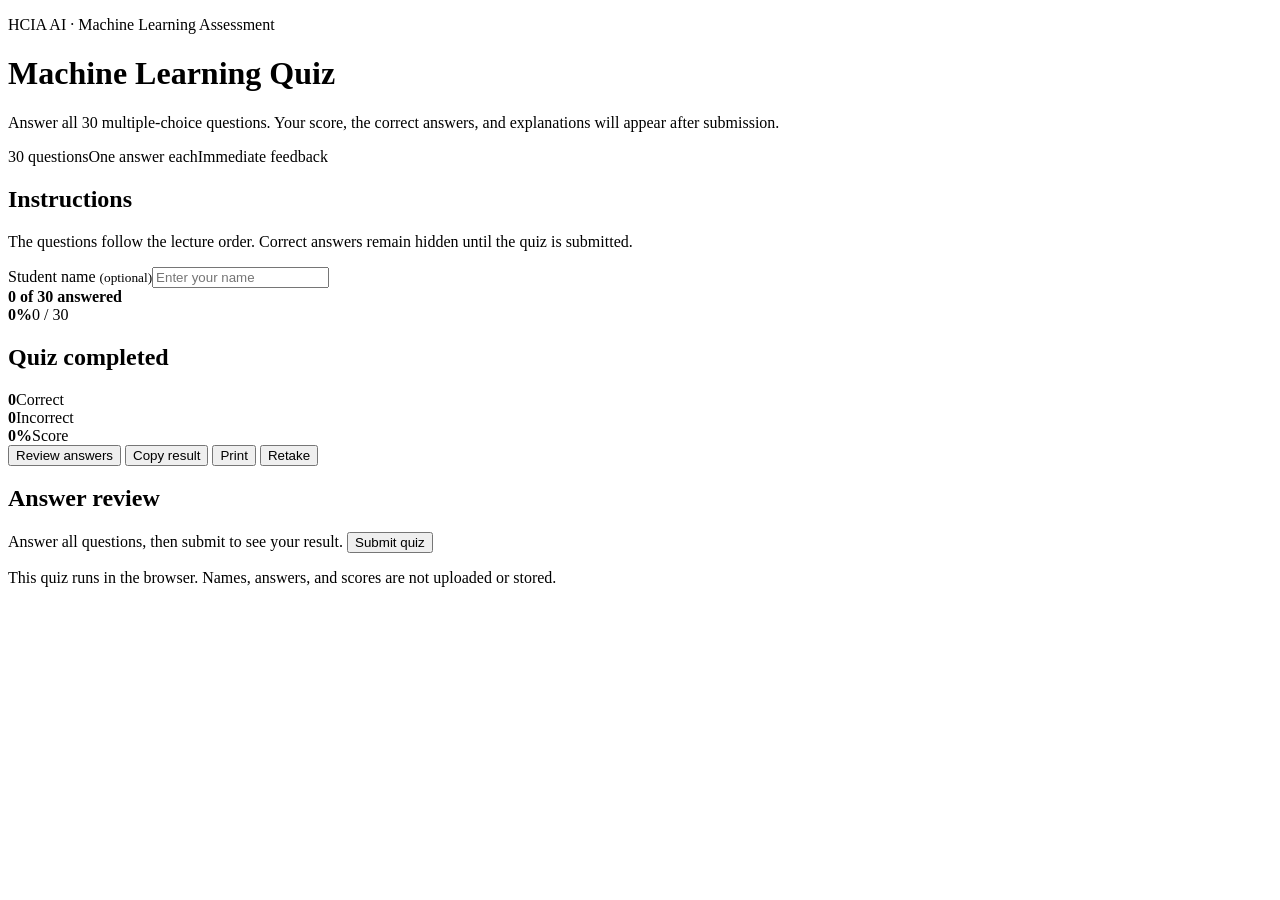
==== quiz/index.html @ 126b1b73 "Add machine learning quiz page" ====
<!doctype html>
<html lang="en">
<head>
  <meta charset="utf-8">
  <meta name="viewport" content="width=device-width,initial-scale=1">
  <meta name="description" content="Thirty-question machine learning quiz with automatic scoring and answer review.">
  <title>Machine Learning Quiz</title>
  <link rel="stylesheet" href="styles.css">
</head>
<body>
  <header class="hero">
    <div class="wrap">
      <p class="tag">HCIA AI · Machine Learning Assessment</p>
      <h1>Machine Learning Quiz</h1>
      <p class="lead">Answer all 30 multiple-choice questions. Your score, the correct answers, and explanations will appear after submission.</p>
      <div class="facts"><span>30 questions</span><span>One answer each</span><span>Immediate feedback</span></div>
    </div>
  </header>

  <main class="wrap main">
    <section class="panel intro">
      <div>
        <h2>Instructions</h2>
        <p>The questions follow the lecture order. Correct answers remain hidden until the quiz is submitted.</p>
      </div>
      <label class="name">Student name <small>(optional)</small><input id="studentName" maxlength="80" placeholder="Enter your name"></label>
    </section>

    <section class="progress-panel" aria-label="Quiz progress">
      <div class="track"><div id="bar"></div></div>
      <strong id="progressText">0 of 30 answered</strong>
    </section>

    <section id="result" class="panel result" tabindex="-1" aria-live="polite">
      <div class="result-grid">
        <div id="ring" class="ring"><div><strong id="percent">0%</strong><span id="fraction">0 / 30</span></div></div>
        <div>
          <h2 id="resultTitle">Quiz completed</h2>
          <p id="resultMessage"></p>
          <p id="studentLine"></p>
          <div class="stats">
            <div><strong id="correctCount">0</strong><span>Correct</span></div>
            <div><strong id="wrongCount">0</strong><span>Incorrect</span></div>
            <div><strong id="scorePercent">0%</strong><span>Score</span></div>
          </div>
          <div class="actions">
            <button id="reviewBtn" type="button">Review answers</button>
            <button id="copyBtn" class="light" type="button">Copy result</button>
            <button id="printBtn" class="light" type="button">Print</button>
            <button id="retakeBtn" class="light" type="button">Retake</button>
          </div>
        </div>
      </div>
      <h2 id="reviewHeading" class="review-heading">Answer review</h2>
      <div id="review"></div>
    </section>

    <form id="quiz" novalidate></form>

    <section id="submitBox" class="submit-box">
      <span id="submitHint">Answer all questions, then submit to see your result.</span>
      <button type="submit" form="quiz">Submit quiz</button>
    </section>

    <p class="privacy">This quiz runs in the browser. Names, answers, and scores are not uploaded or stored.</p>
  </main>

  <div id="notice" class="notice" role="alert"></div>
  <script src="quiz.js"></script>
</body>
</html>
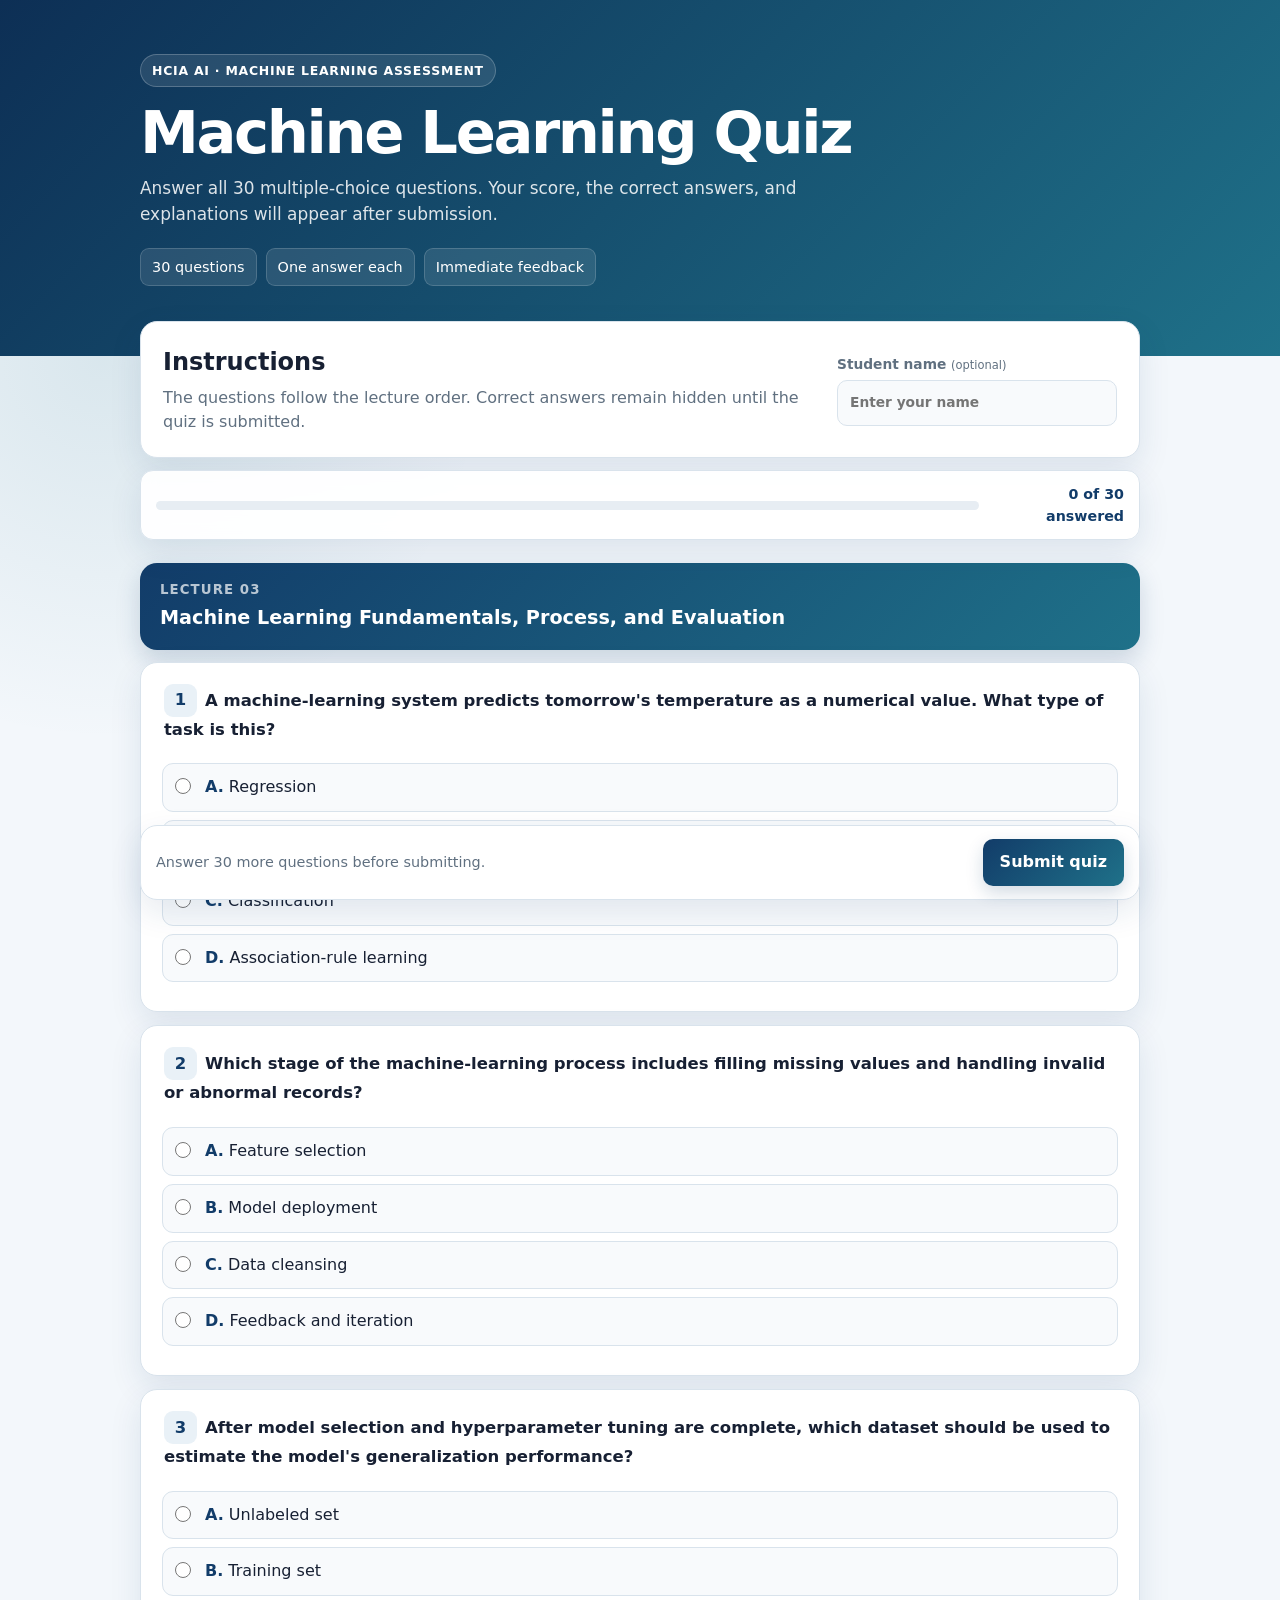
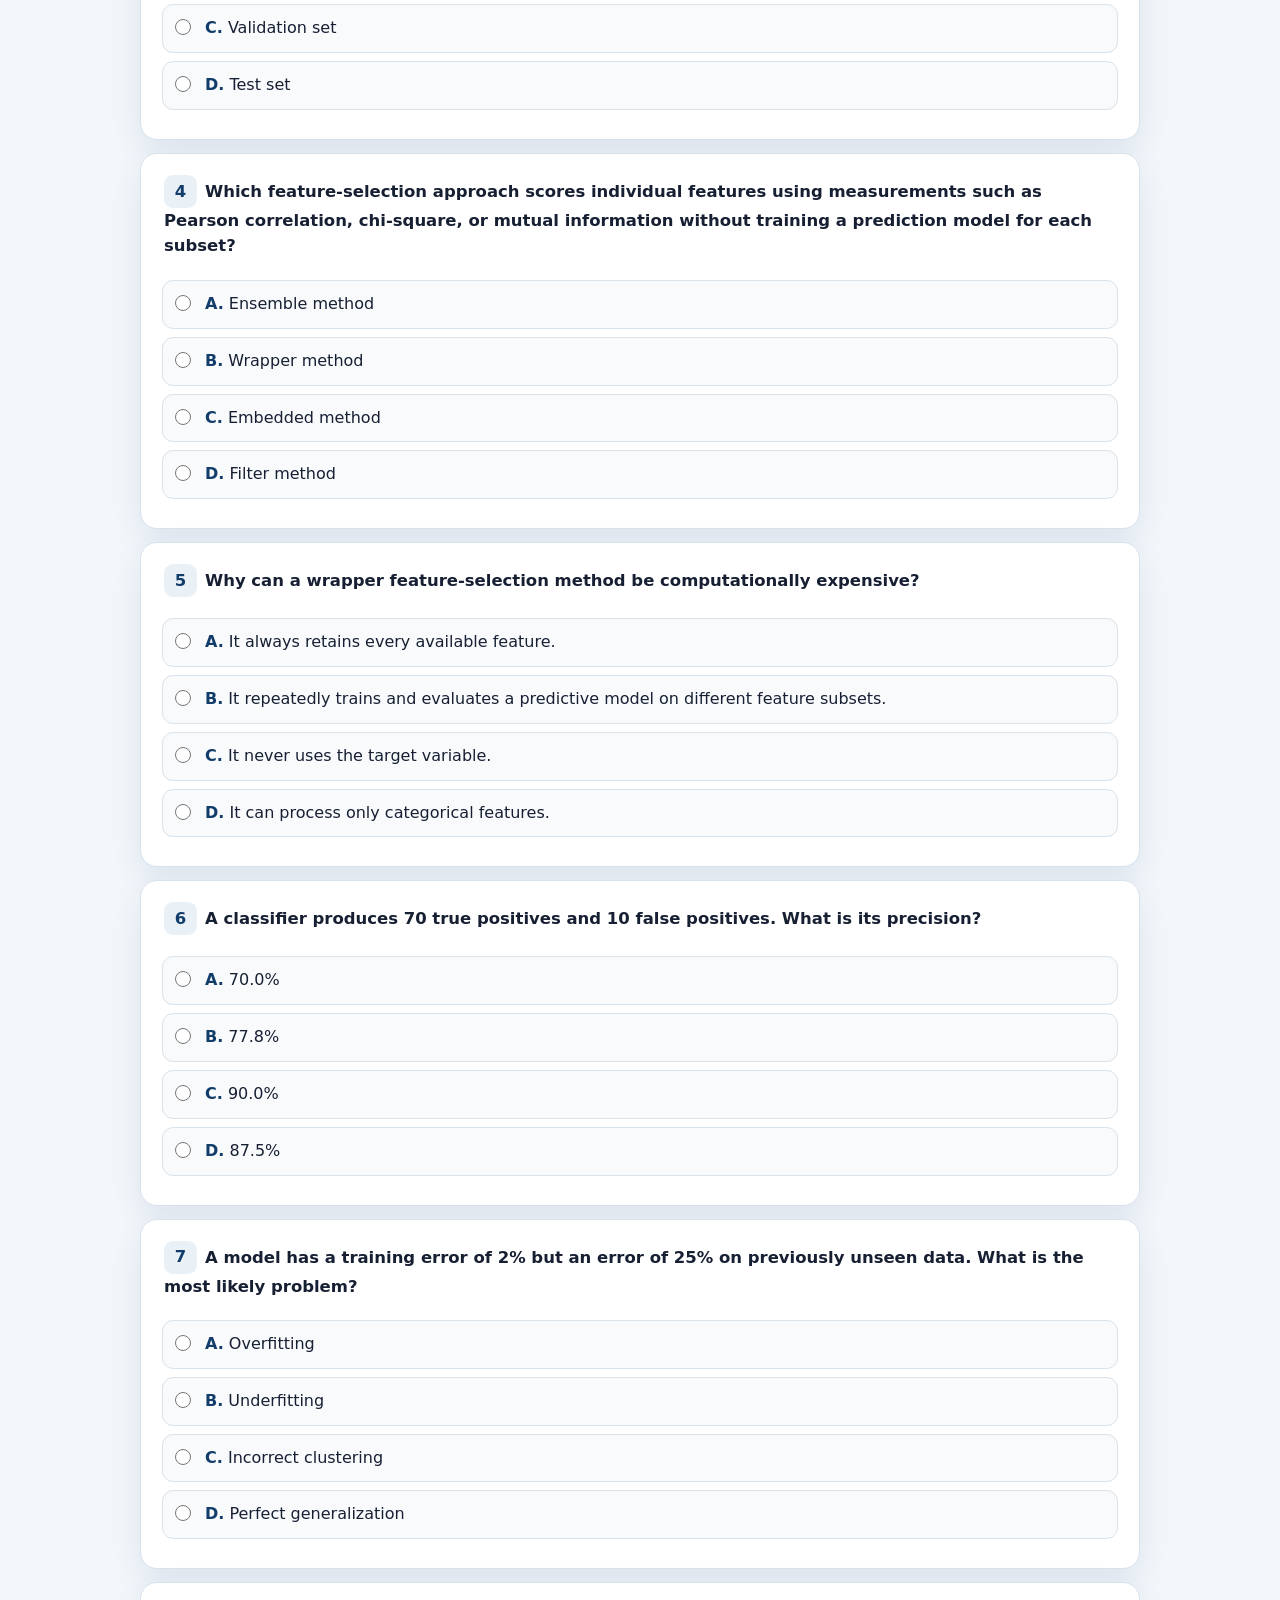
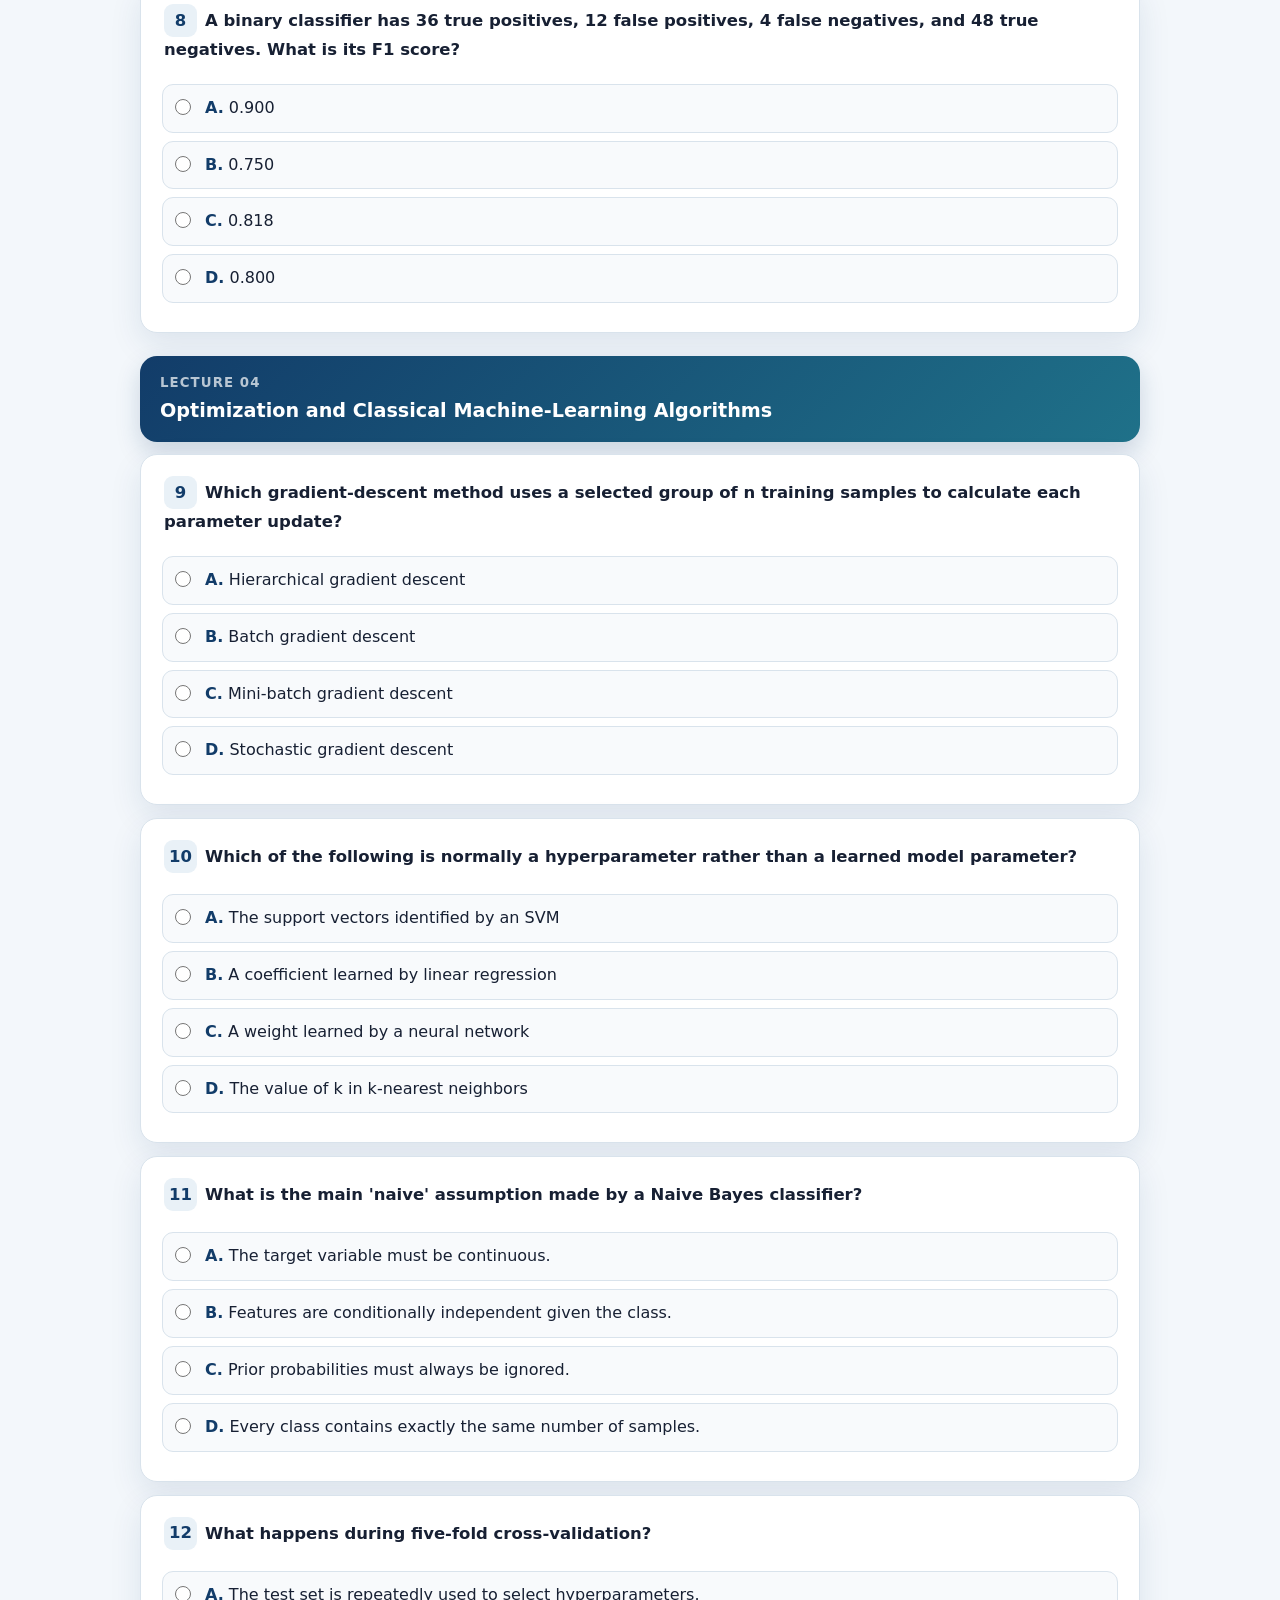
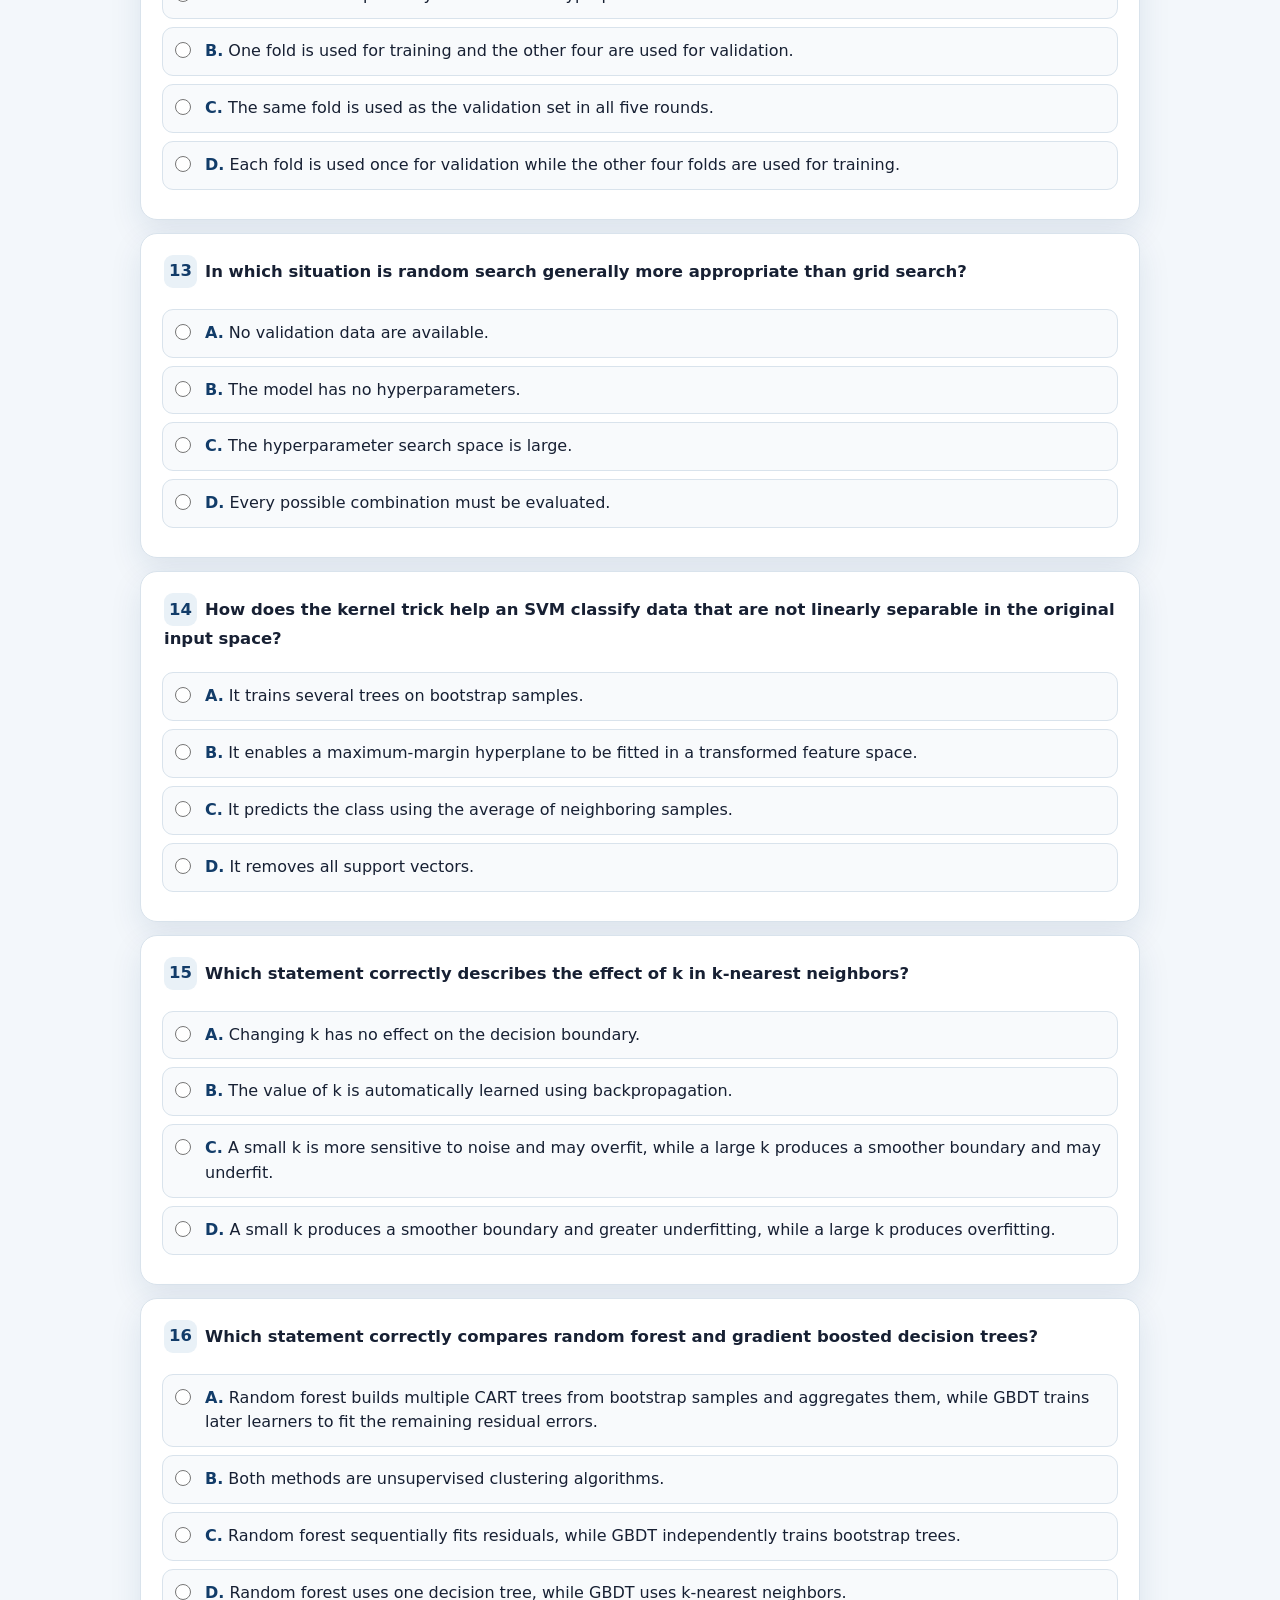
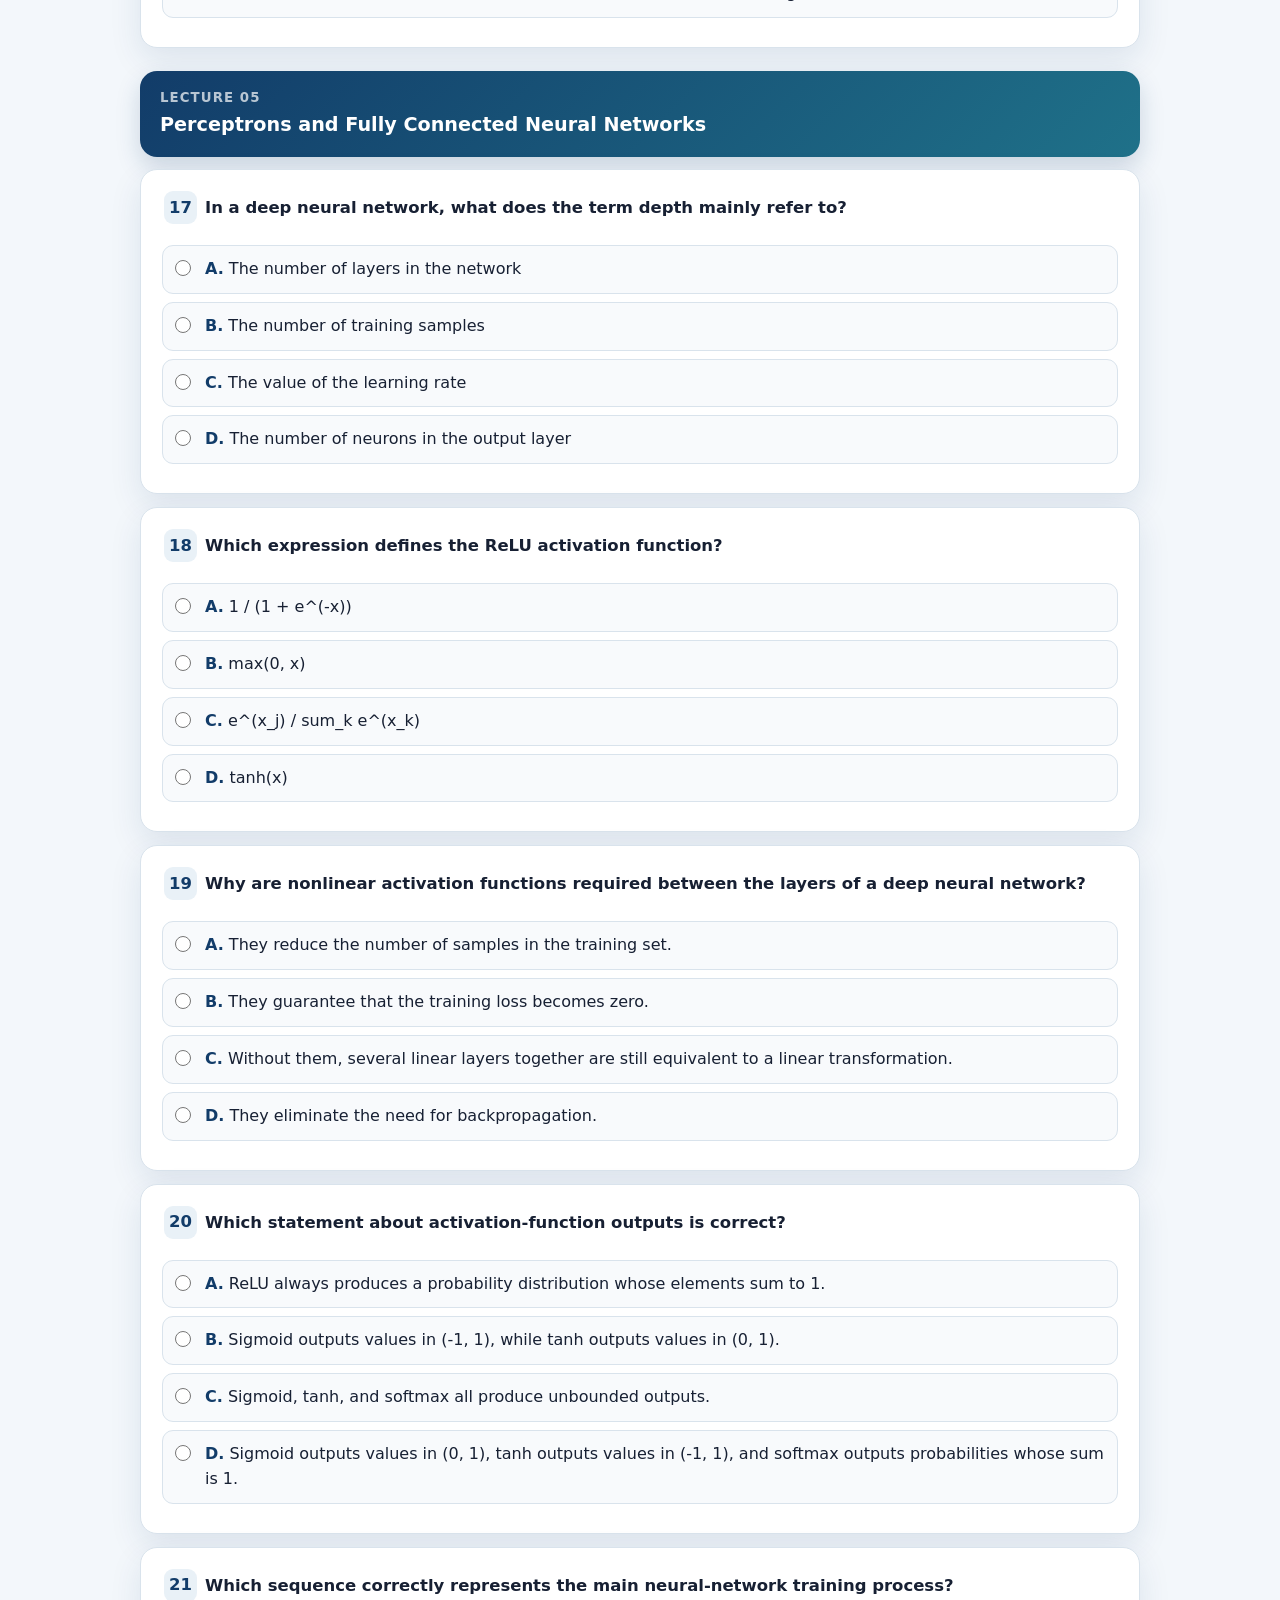
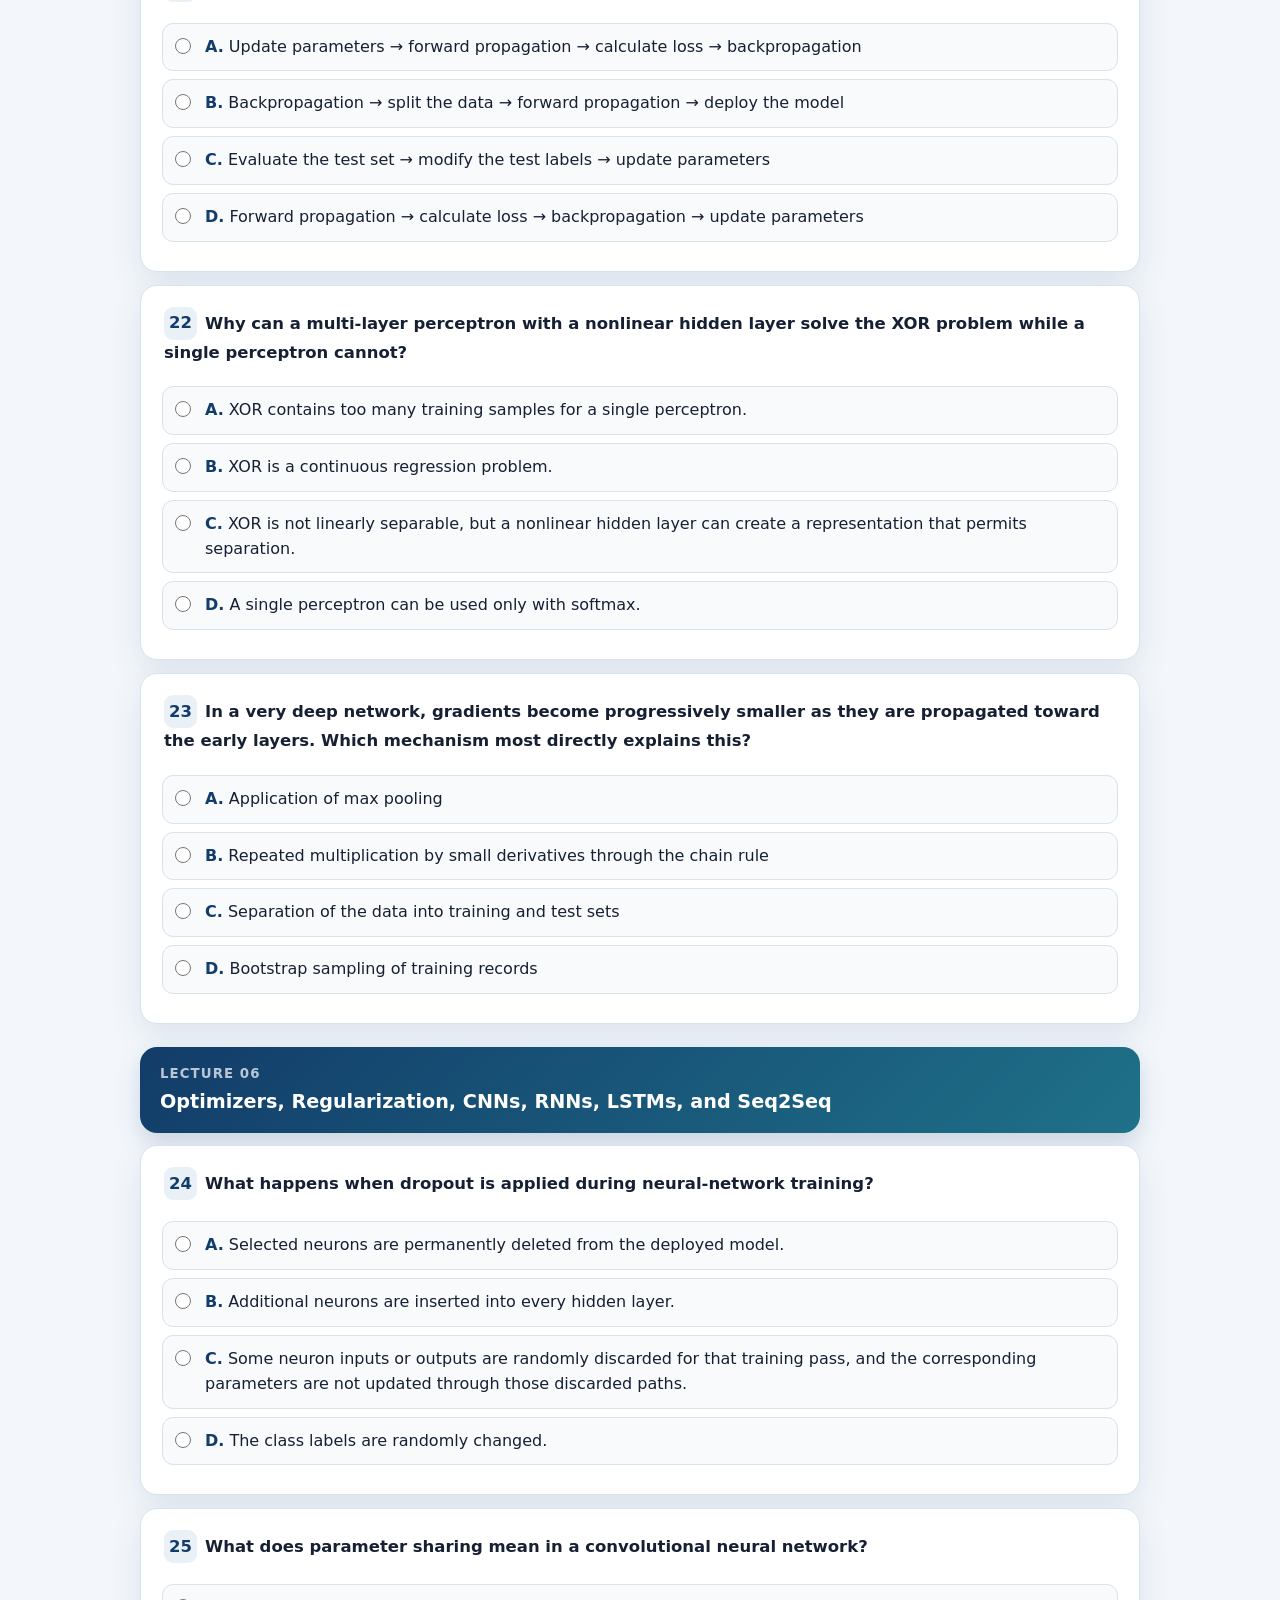
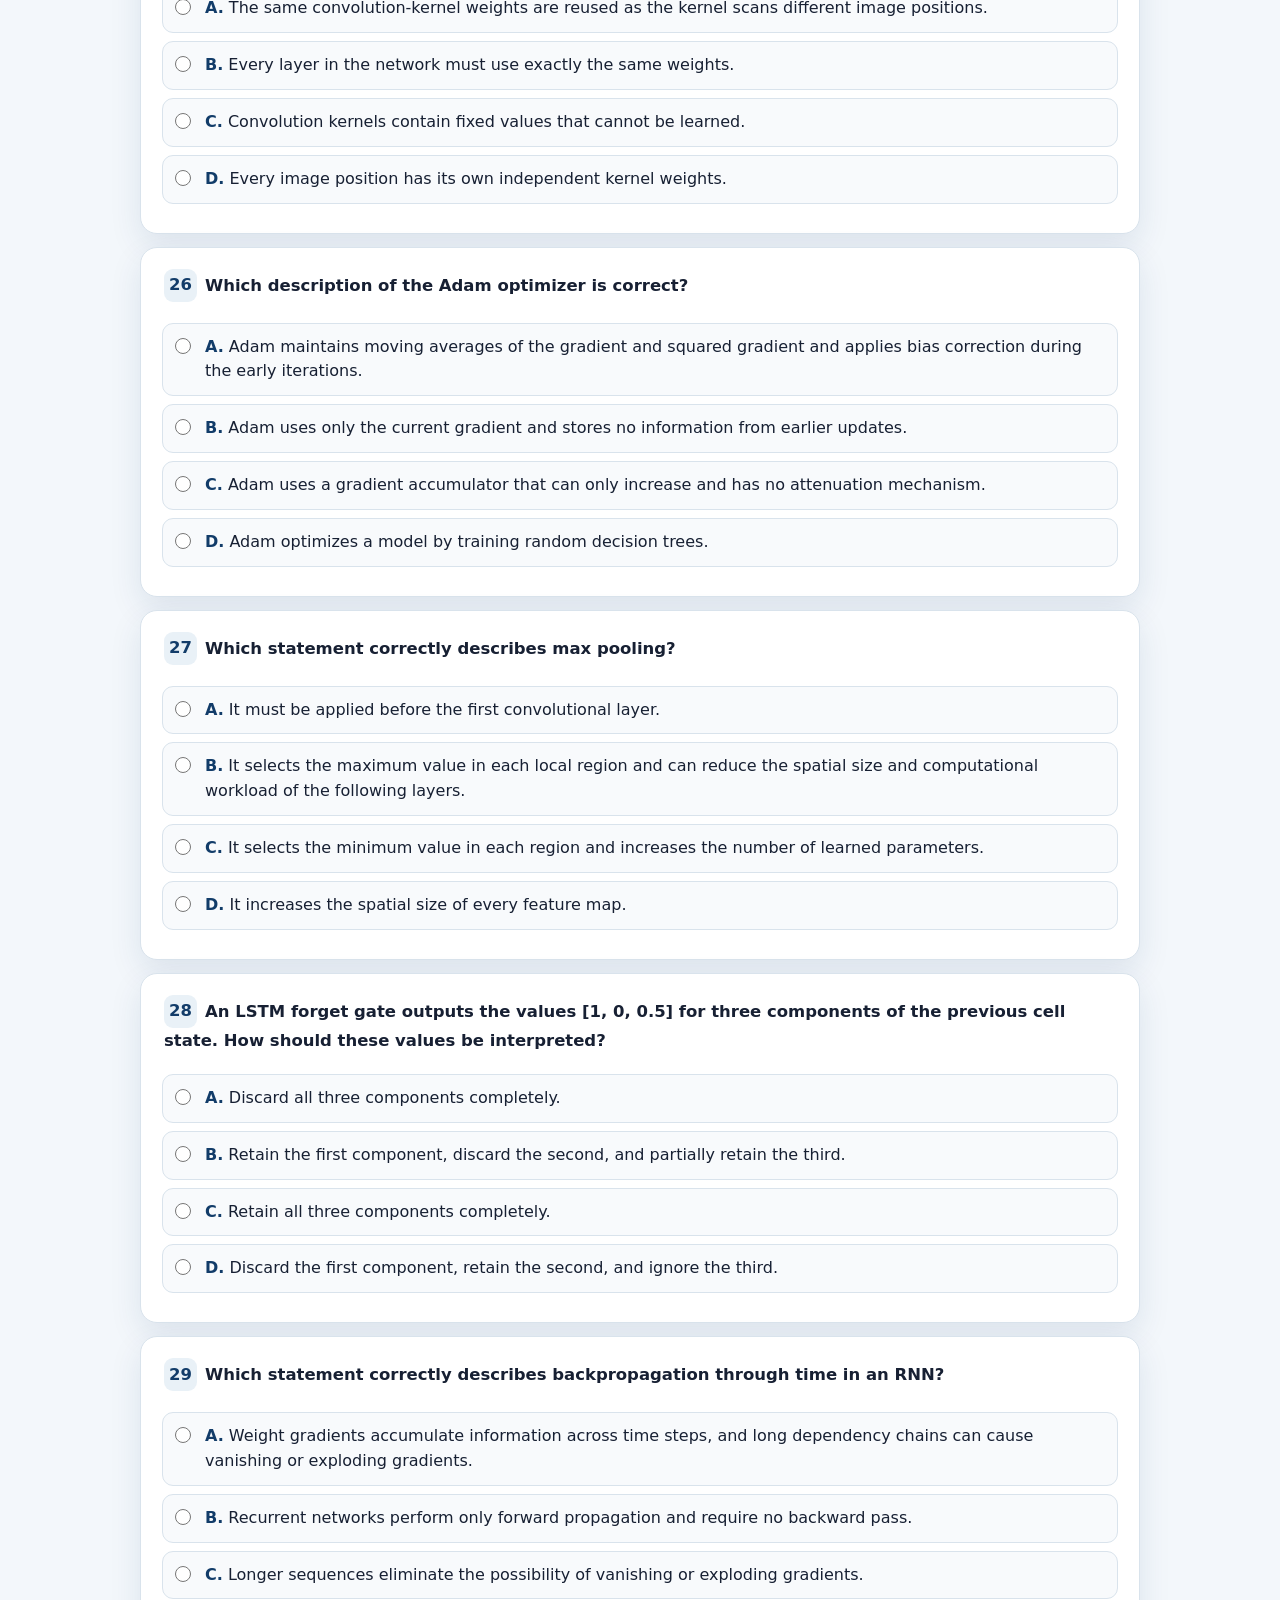
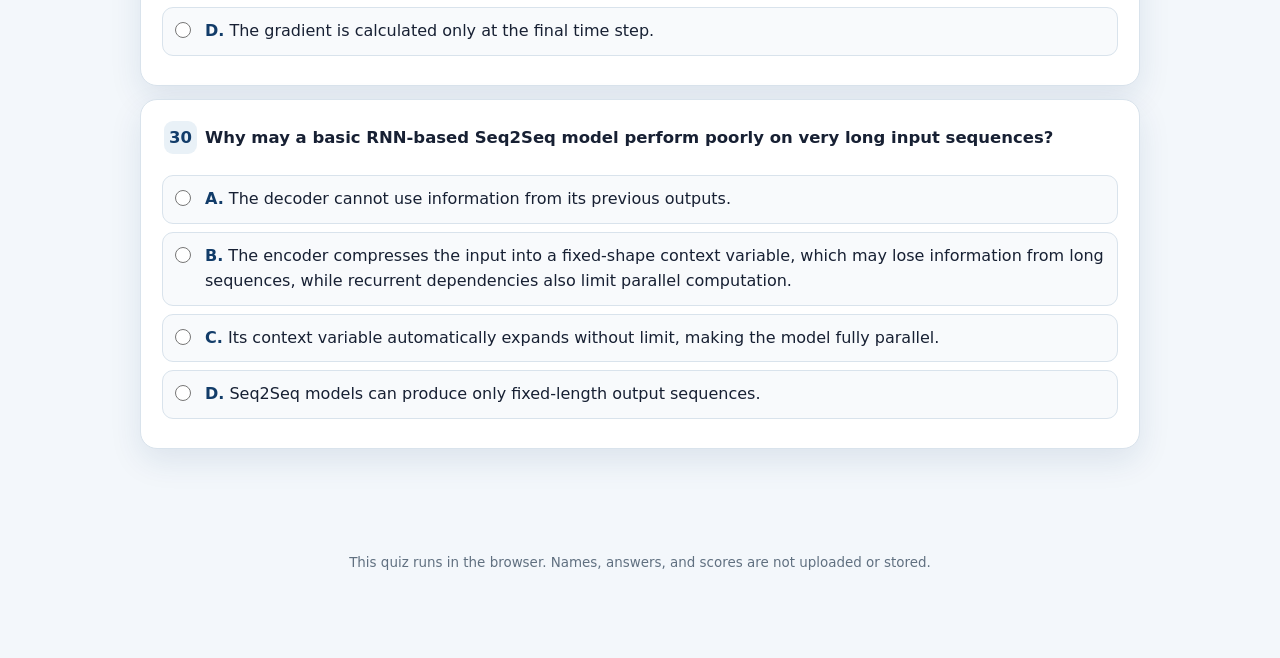
==== commit 6f08dcda: "Shuffle quiz answer positions across A to D" ====
--- a/quiz/index.html
+++ b/quiz/index.html
@@ -67,5 +67,6 @@
 
   <div id="notice" class="notice" role="alert"></div>
   <script src="quiz.js"></script>
+  <script src="option-order.js"></script>
 </body>
 </html>
--- a/quiz/styles.css
+++ b/quiz/styles.css
@@ -0,0 +1 @@
+:root{--bg:#f3f7fb;--card:#fff;--text:#172033;--muted:#607080;--navy:#123c69;--teal:#1f7189;--line:#d9e3ec;--good:#138257;--goodbg:#eaf8f2;--bad:#bd3636;--badbg:#fff0f0;--shadow:0 12px 32px rgba(18,60,105,.1)}*{box-sizing:border-box}html{scroll-behavior:smooth}body{margin:0;font-family:Inter,system-ui,-apple-system,"Segoe UI",sans-serif;color:var(--text);background:radial-gradient(circle at 8% 3%,rgba(31,113,137,.12),transparent 24rem),var(--bg);line-height:1.55}.wrap{width:min(1000px,calc(100% - 30px));margin:auto}.hero{padding:54px 0 70px;color:#fff;background:linear-gradient(135deg,#0d2f55,#1f7189)}.tag{display:inline-block;margin:0;padding:6px 11px;border:1px solid rgba(255,255,255,.22);border-radius:999px;background:rgba(255,255,255,.1);font-weight:800;font-size:.78rem;letter-spacing:.06em;text-transform:uppercase}.hero h1{font-size:clamp(2.1rem,6vw,3.7rem);line-height:1.05;margin:15px 0 10px;letter-spacing:-.04em}.lead{max-width:760px;margin:0;color:rgba(255,255,255,.86);font-size:1.06rem}.facts{display:flex;flex-wrap:wrap;gap:9px;margin-top:21px}.facts span{padding:7px 11px;border-radius:9px;border:1px solid rgba(255,255,255,.16);background:rgba(255,255,255,.1);font-size:.9rem}.main{margin-top:-35px;padding-bottom:70px}.panel,.question,.section,.progress-panel,.submit-box{background:var(--card);border:1px solid var(--line);border-radius:17px;box-shadow:var(--shadow)}.intro{display:grid;grid-template-columns:1fr 280px;gap:22px;align-items:center;padding:22px}.intro h2,.intro p{margin:0}.intro p{color:var(--muted);margin-top:4px}.name{font-weight:800;font-size:.86rem;color:var(--muted)}.name small{font-weight:500}.name input{display:block;width:100%;margin-top:5px;padding:11px 12px;border:1px solid var(--line);border-radius:10px;background:#f8fafc;font:inherit;color:var(--text);outline:none}.name input:focus{border-color:var(--teal);box-shadow:0 0 0 3px rgba(31,113,137,.13)}.progress-panel{position:sticky;top:0;z-index:20;display:grid;grid-template-columns:1fr 132px;gap:13px;align-items:center;margin:12px 0;padding:12px 15px;border-radius:13px;background:rgba(255,255,255,.94);backdrop-filter:blur(10px)}.track{height:9px;border-radius:999px;background:#e7edf3;overflow:hidden}.track div{width:0;height:100%;background:linear-gradient(90deg,var(--teal),#37a5a0);transition:width .2s}.progress-panel strong{text-align:right;color:var(--navy);font-size:.89rem}.section{margin:23px 0 12px;padding:17px 20px;color:#fff;border:0;background:linear-gradient(135deg,var(--navy),var(--teal));box-shadow:0 10px 25px rgba(18,60,105,.18)}.section small{display:block;opacity:.7;font-weight:900;letter-spacing:.08em;text-transform:uppercase}.section h2{font-size:1.2rem;margin:2px 0 0}.question{margin-bottom:13px;padding:21px;scroll-margin-top:80px}.question.missing{border-color:var(--bad);box-shadow:0 0 0 3px rgba(189,54,54,.1),var(--shadow)}.question.good{border-left:5px solid var(--good)}.question.bad{border-left:5px solid var(--bad)}fieldset{border:0;margin:0;padding:0;min-width:0}legend{width:100%;margin-bottom:13px;font-size:1.03rem;font-weight:800}.num{display:inline-grid;place-items:center;width:33px;height:33px;margin-right:8px;border-radius:9px;background:#e9f1f7;color:var(--navy);font-weight:900}.option{display:grid;grid-template-columns:20px 1fr;gap:10px;align-items:start;margin:8px 0;padding:11px 12px;border:1px solid var(--line);border-radius:11px;background:#f8fafc;cursor:pointer;transition:.15s}.option:hover{border-color:#9db2c4;transform:translateY(-1px)}.option:has(input:checked){border-color:var(--teal);background:#edf7f8;box-shadow:0 0 0 2px rgba(31,113,137,.1)}.option input{margin:3px 0 0;width:16px;height:16px;accent-color:var(--teal)}.letter{font-weight:900;color:var(--navy)}.option.correct{border-color:var(--good)!important;background:var(--goodbg)!important}.option.incorrect{border-color:var(--bad)!important;background:var(--badbg)!important}.feedback{display:none;margin-top:13px;padding:11px 13px;border-radius:10px;font-size:.93rem}.feedback.show{display:block}.feedback.correct{background:var(--goodbg);color:#0b6441}.feedback.incorrect{background:var(--badbg);color:#8d2727}.submit-box{position:sticky;bottom:0;z-index:25;display:flex;justify-content:space-between;align-items:center;gap:14px;margin-top:16px;padding:13px 15px}.submit-box span{color:var(--muted);font-size:.9rem}button{border:0;border-radius:10px;padding:11px 17px;background:linear-gradient(135deg,var(--navy),var(--teal));color:#fff;font:inherit;font-weight:850;cursor:pointer;box-shadow:0 7px 17px rgba(18,60,105,.18)}button:hover{filter:brightness(1.04);transform:translateY(-1px)}button.light{background:#e9f1f7;color:var(--navy);box-shadow:none}.result{display:none;margin:18px 0;padding:25px;scroll-margin-top:80px}.result.show{display:block}.result-grid{display:grid;grid-template-columns:180px 1fr;gap:25px;align-items:center}.ring{--angle:0deg;width:168px;height:168px;border-radius:50%;display:grid;place-items:center;background:conic-gradient(var(--good) 0 var(--angle),#e7edf3 var(--angle))}.ring>div{width:142px;height:142px;border-radius:50%;display:grid;place-content:center;text-align:center;background:#fff}.ring strong{display:block;color:var(--navy);font-size:2rem;line-height:1}.ring span{color:var(--muted);font-size:.9rem}.result h2{margin:0 0 6px}.result p{margin:5px 0;color:var(--muted)}.stats{display:grid;grid-template-columns:repeat(3,1fr);gap:9px;margin-top:15px}.stats div{padding:11px;border:1px solid var(--line);border-radius:10px;background:#f8fafc}.stats strong,.stats span{display:block}.stats strong{font-size:1.2rem;color:var(--navy)}.stats span{font-size:.79rem;color:var(--muted)}.actions{display:flex;flex-wrap:wrap;gap:8px;margin-top:16px}.review-heading{margin-top:28px!important}.review-item{margin:9px 0;border:1px solid var(--line);border-radius:11px;overflow:hidden}.review-item summary{display:flex;justify-content:space-between;gap:15px;padding:13px 14px;cursor:pointer;font-weight:800;list-style:none}.review-item summary::-webkit-details-marker{display:none}.review-item.ok summary{border-left:5px solid var(--good)}.review-item.no summary{border-left:5px solid var(--bad)}.status{flex:0 0 auto;padding:3px 8px;border-radius:999px;font-size:.76rem}.ok .status{background:var(--goodbg);color:#0b6441}.no .status{background:var(--badbg);color:#8d2727}.review-body{padding:0 17px 14px;color:var(--muted)}.review-body p{margin:7px 0}.review-body strong{color:var(--text)}.privacy{text-align:center;color:var(--muted);font-size:.84rem}.notice{display:none;position:fixed;left:50%;bottom:85px;z-index:99;transform:translateX(-50%);width:min(520px,calc(100% - 28px));padding:12px 15px;border-radius:11px;background:#8d2727;color:#fff;text-align:center;font-weight:800;box-shadow:0 12px 28px rgba(80,20,20,.25)}.notice.show{display:block}@media(max-width:700px){.hero{padding-top:40px}.intro{grid-template-columns:1fr}.result-grid{grid-template-columns:1fr}.ring{margin:auto}.stats{grid-template-columns:1fr}.submit-box{flex-direction:column;align-items:stretch;text-align:center}.submit-box button{width:100%}}@media print{.hero,.intro,.progress-panel,#quiz,.submit-box,.privacy,.actions{display:none!important}.main{margin:0;width:100%}.result{display:block!important;border:0;box-shadow:none}.review-item{break-inside:avoid}}
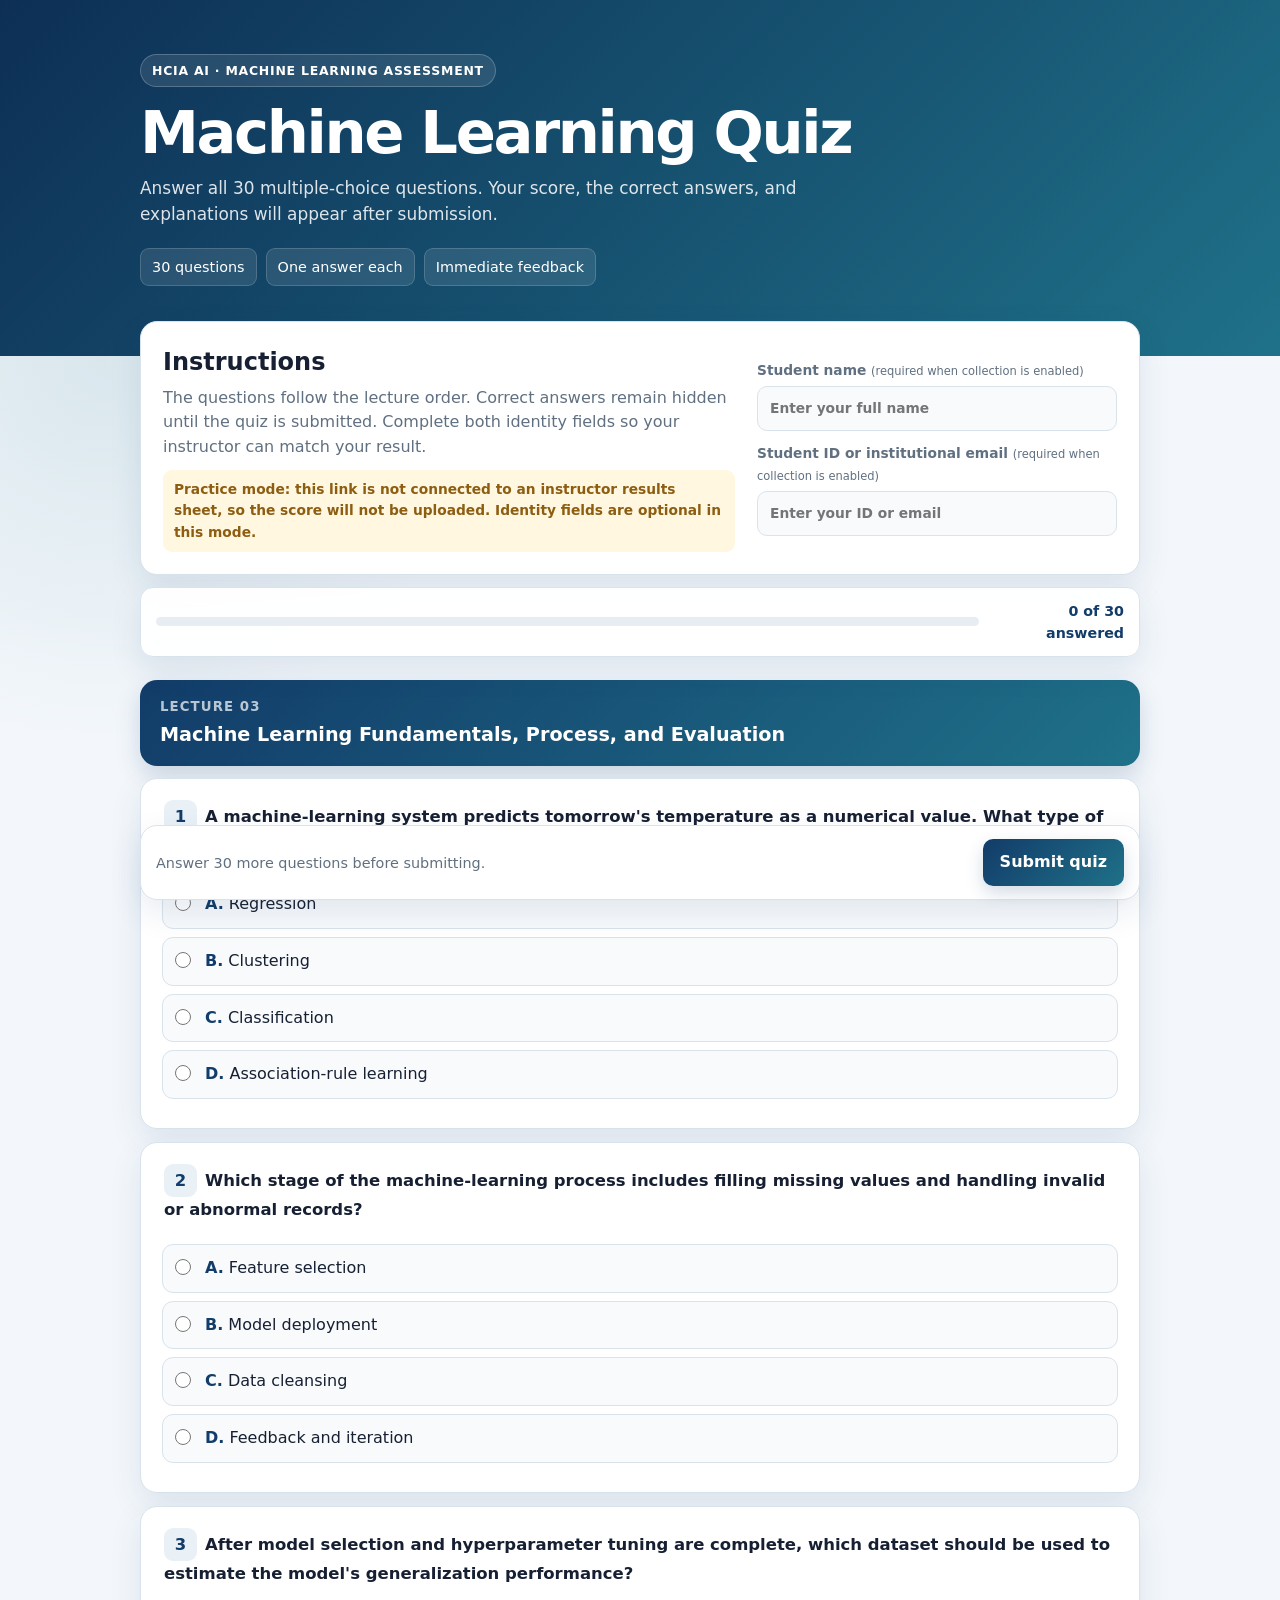
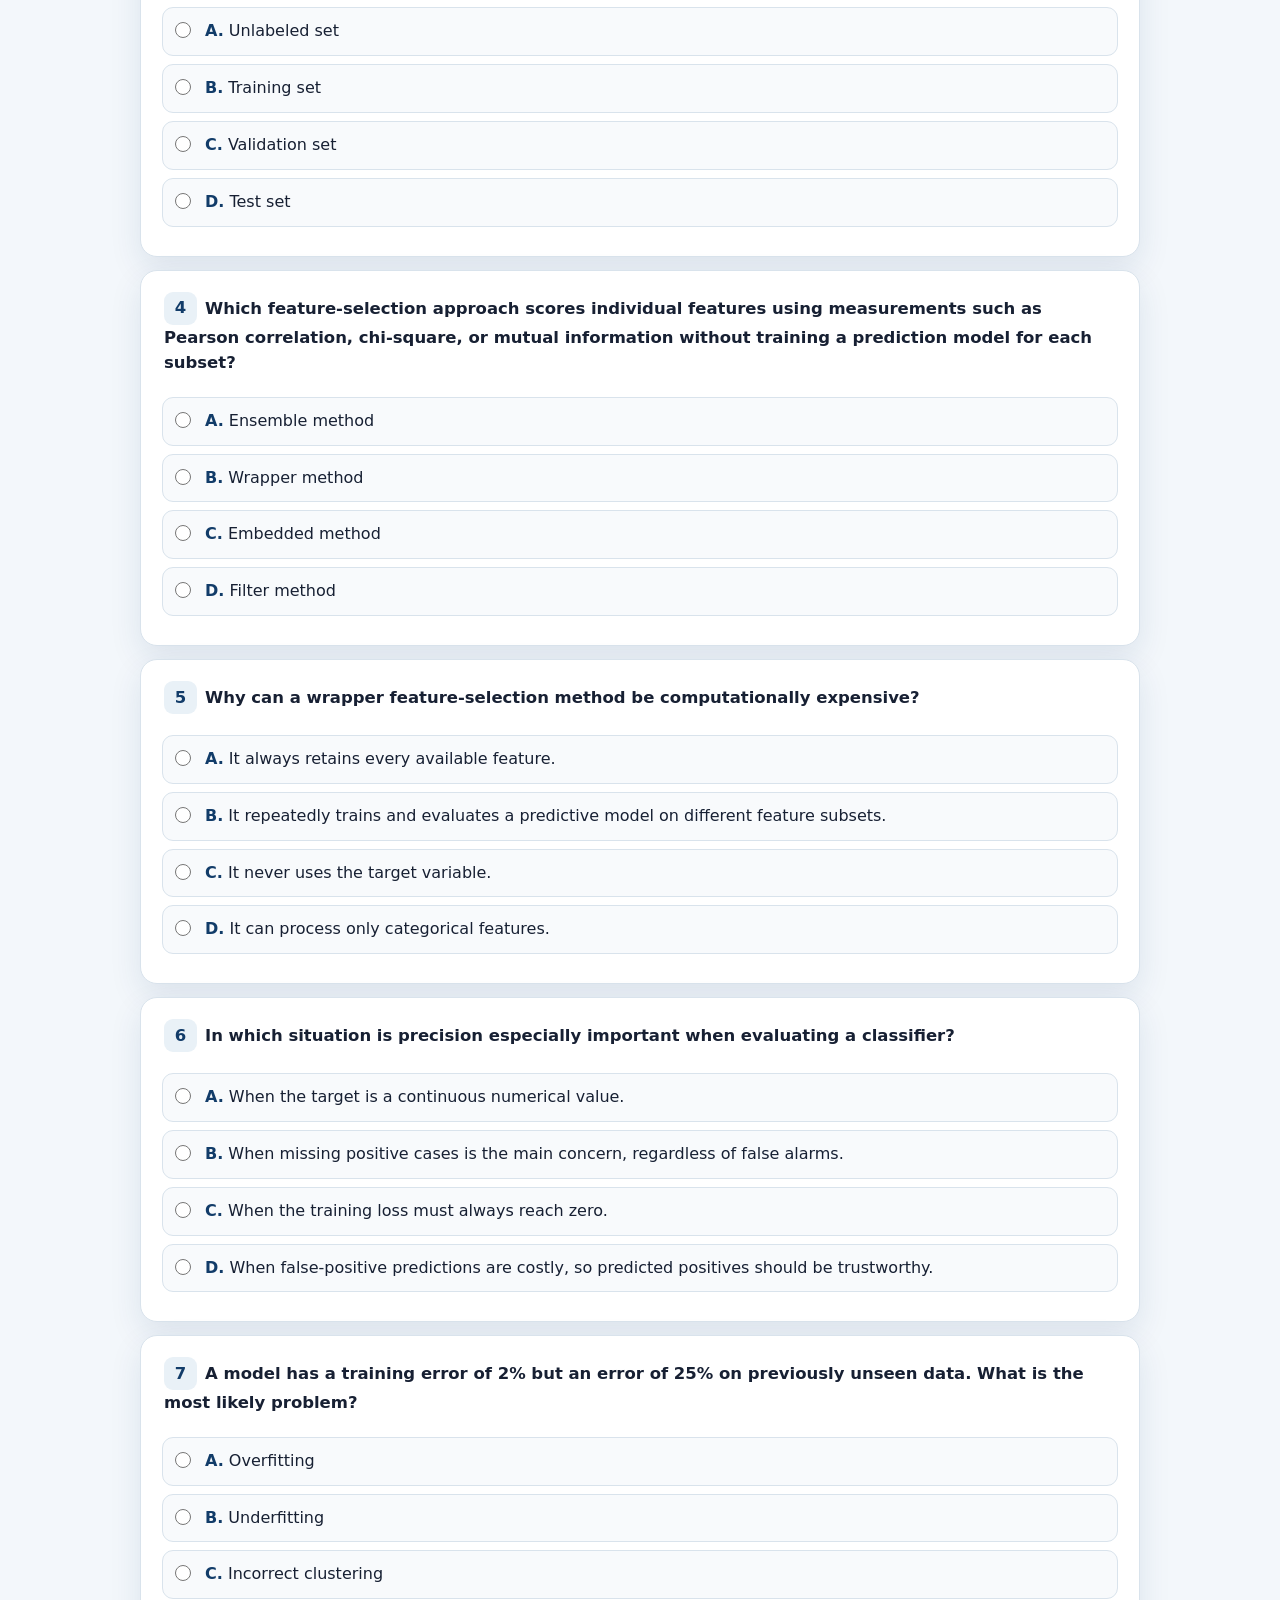
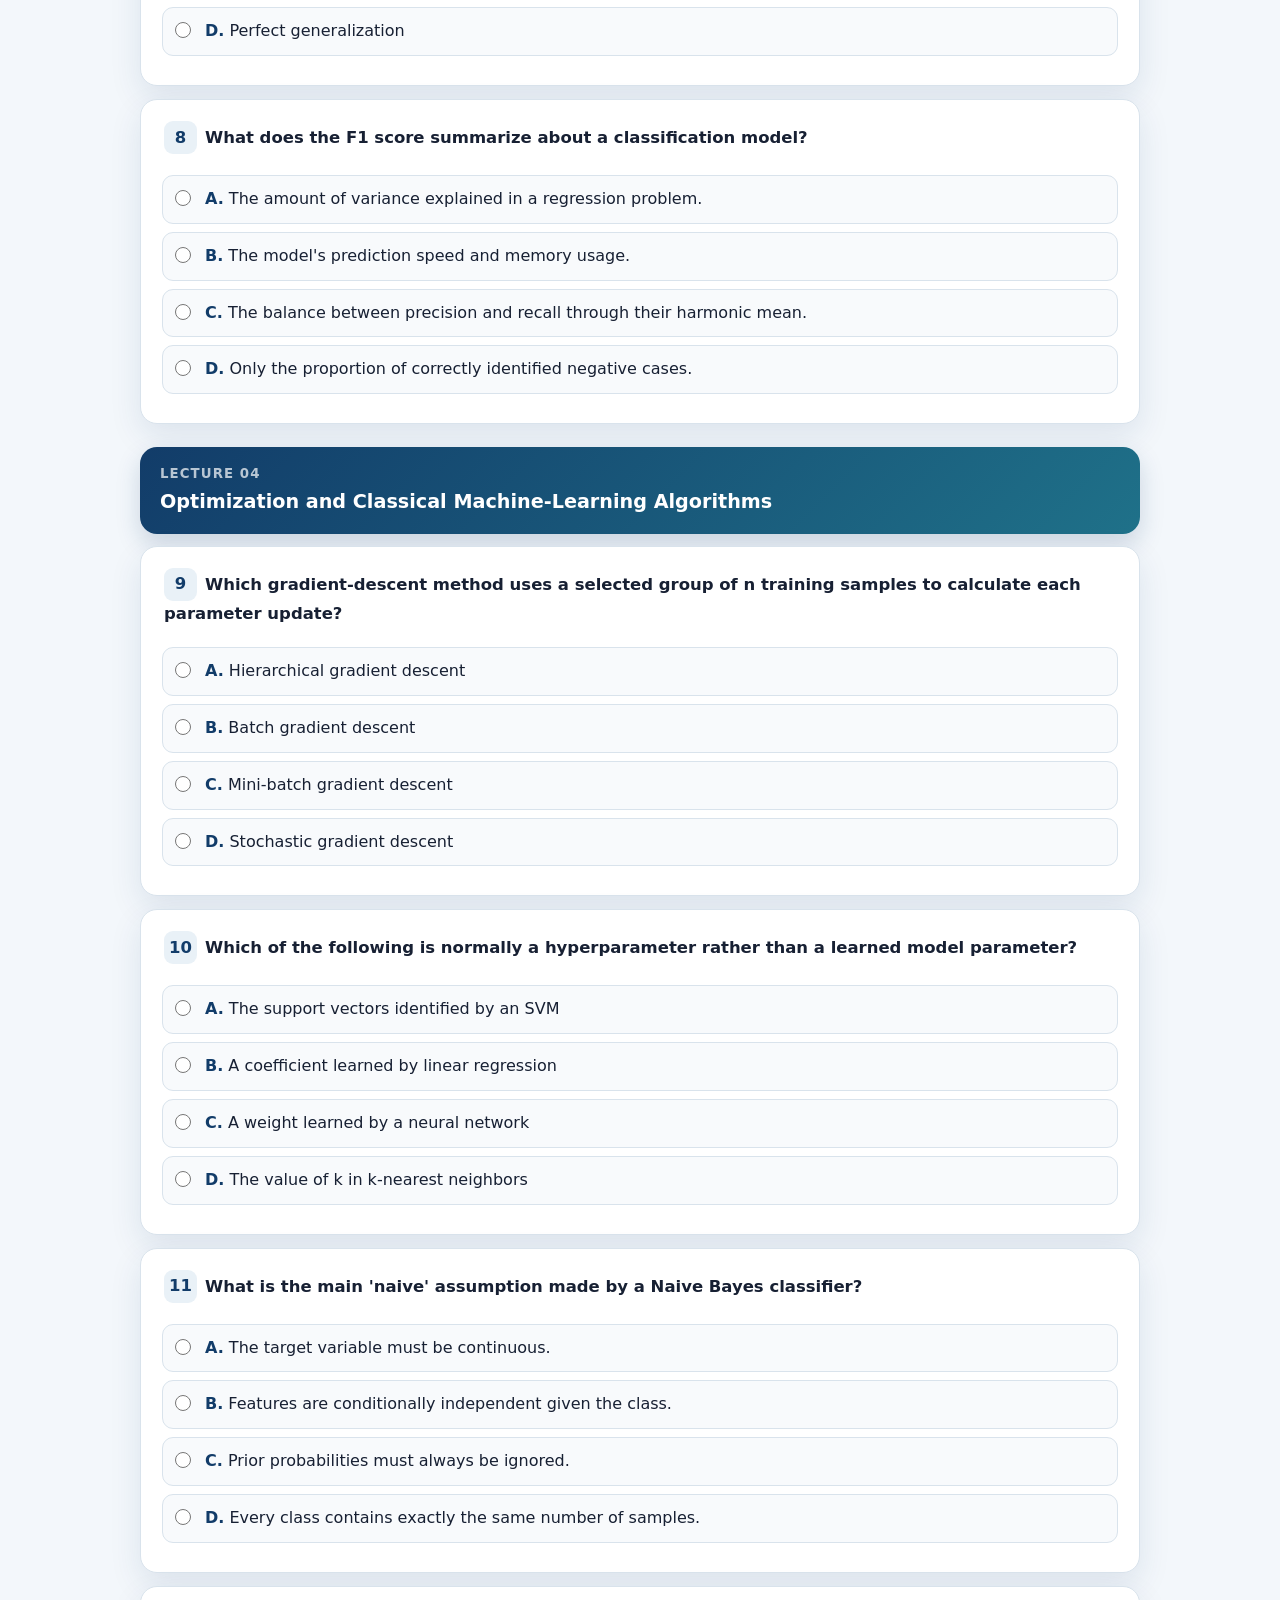
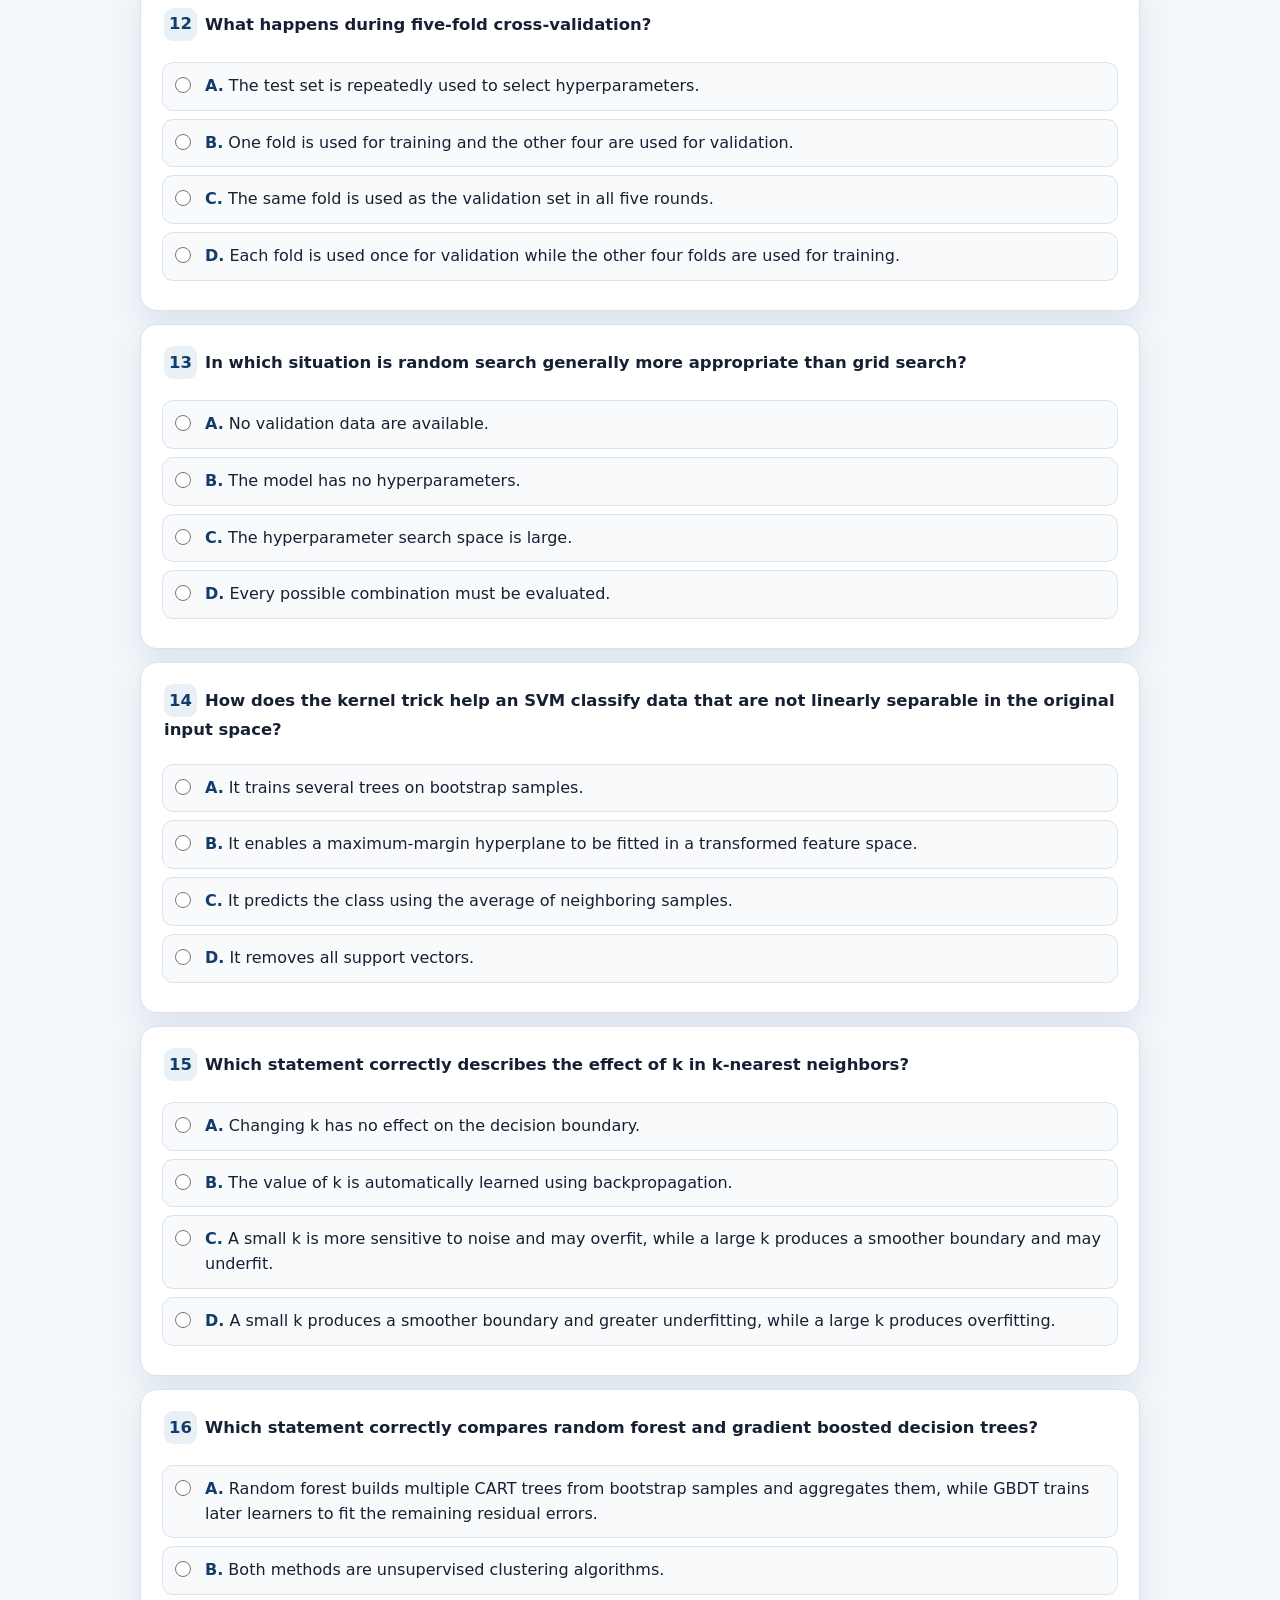
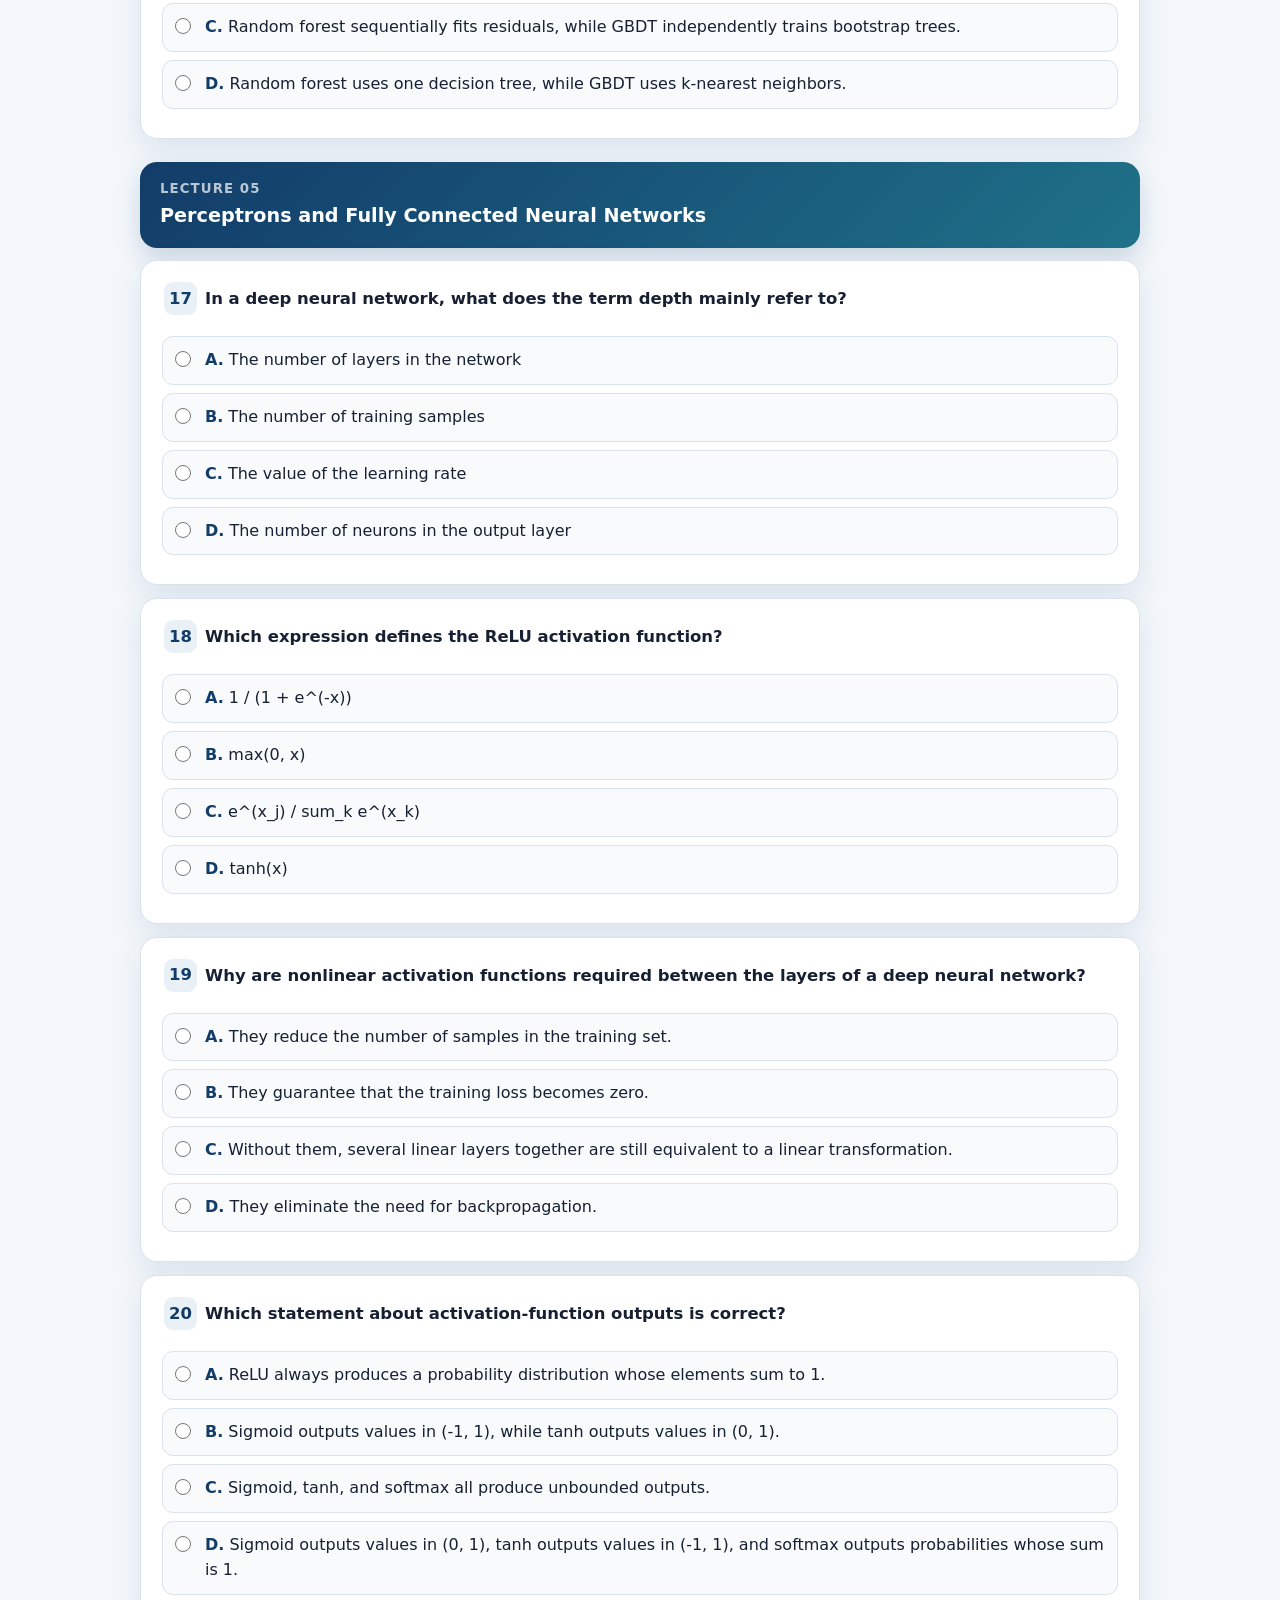
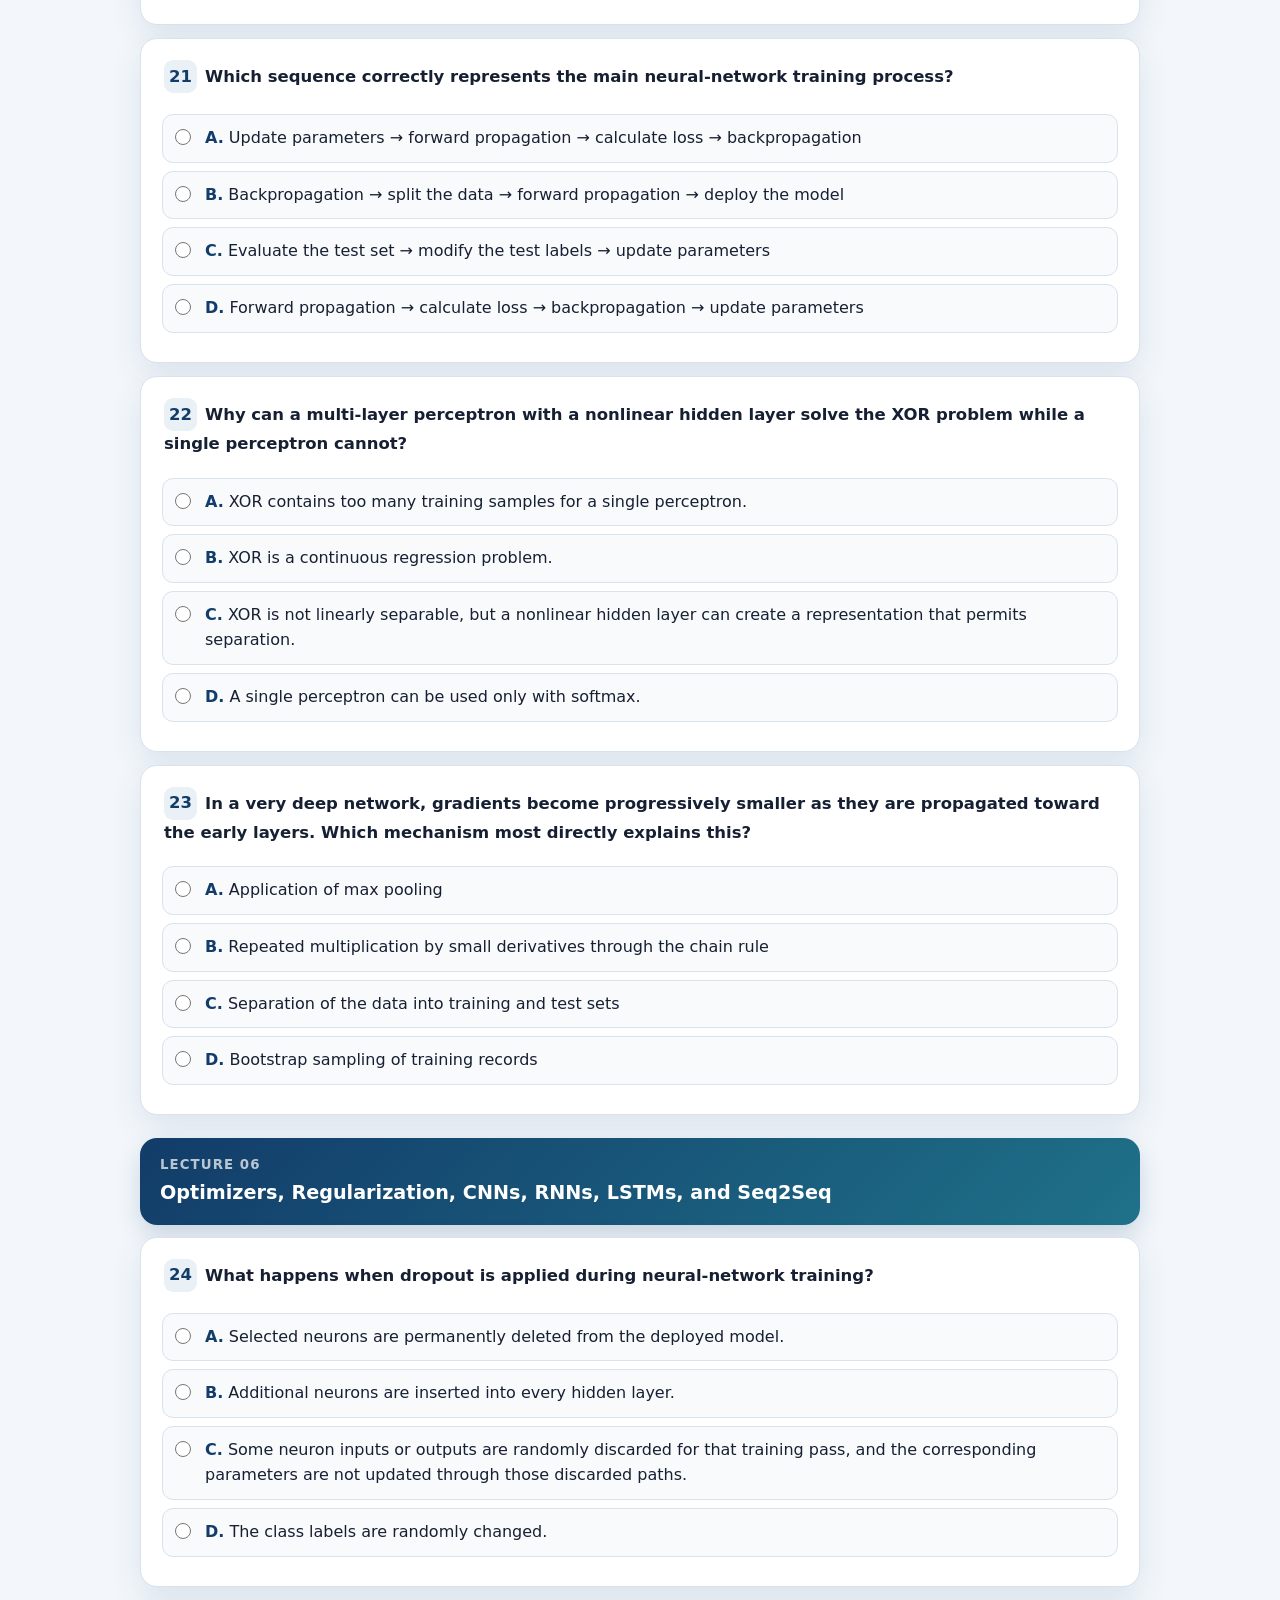
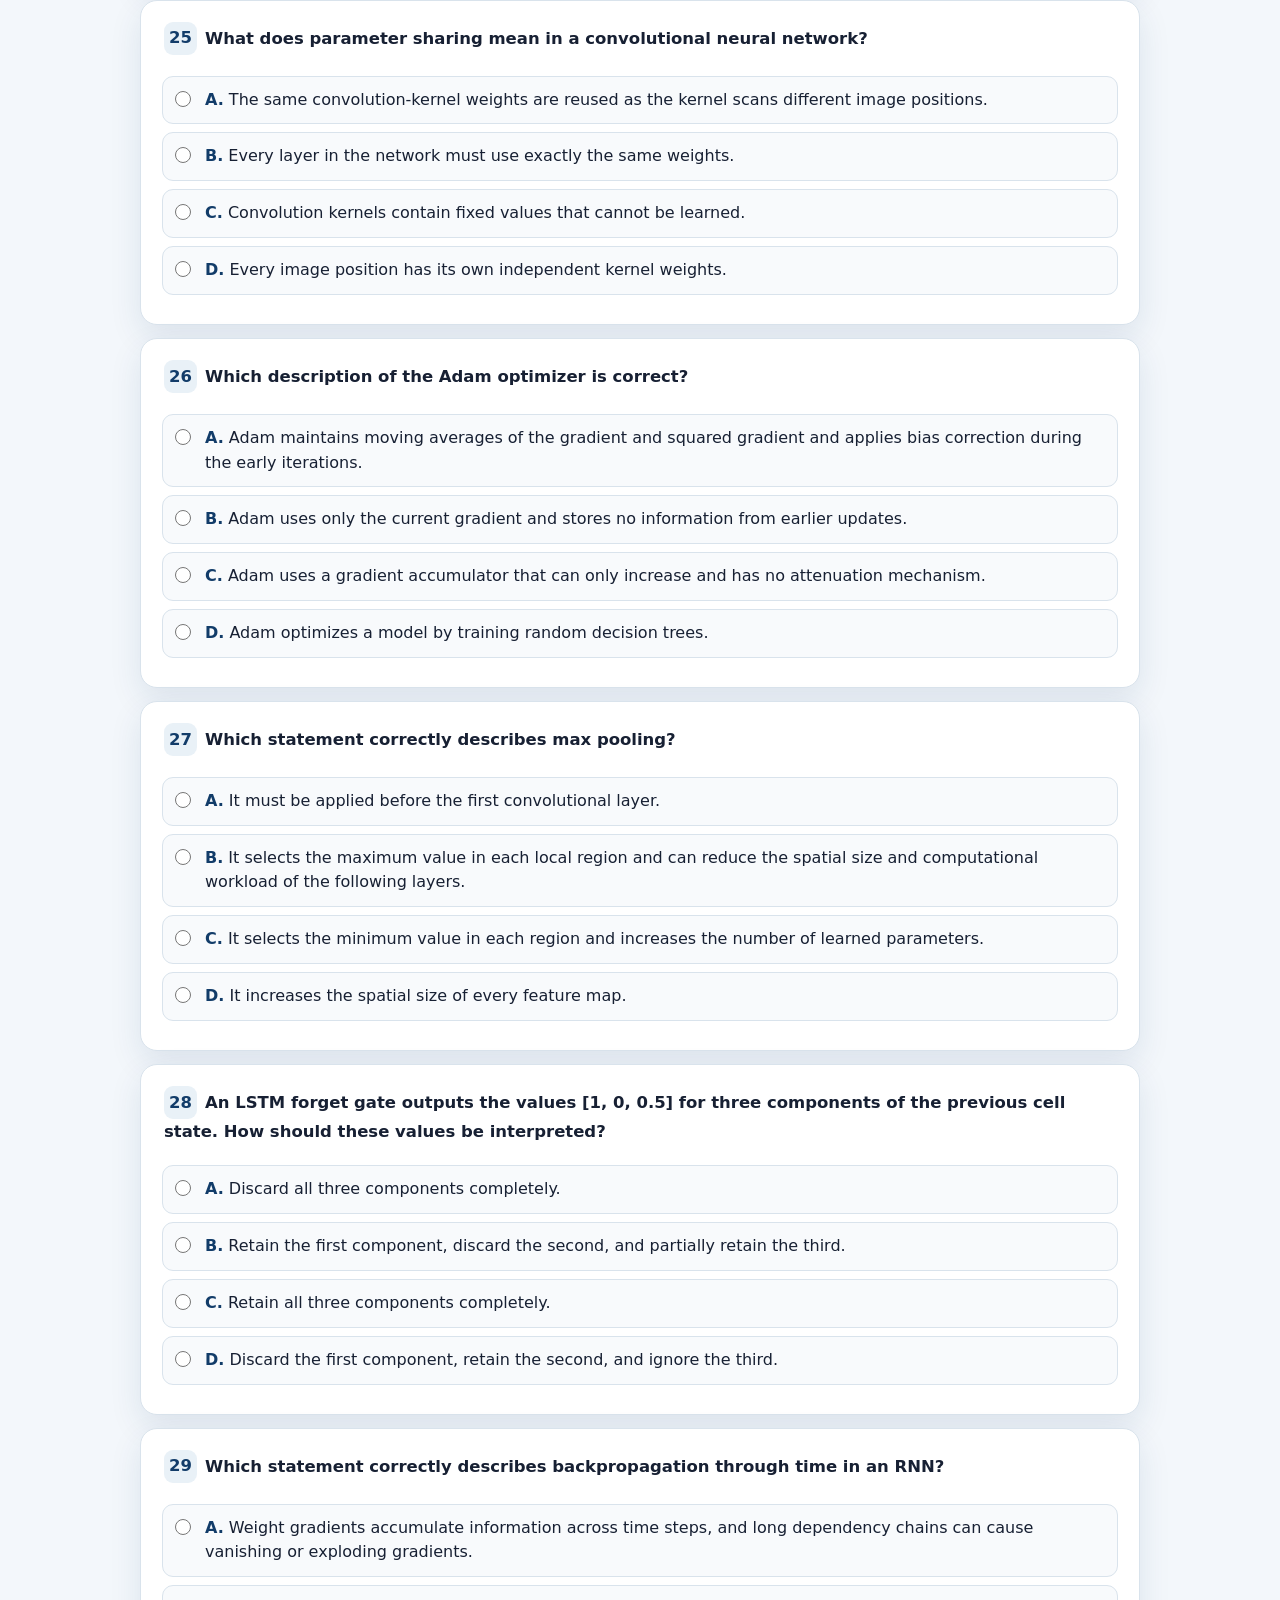
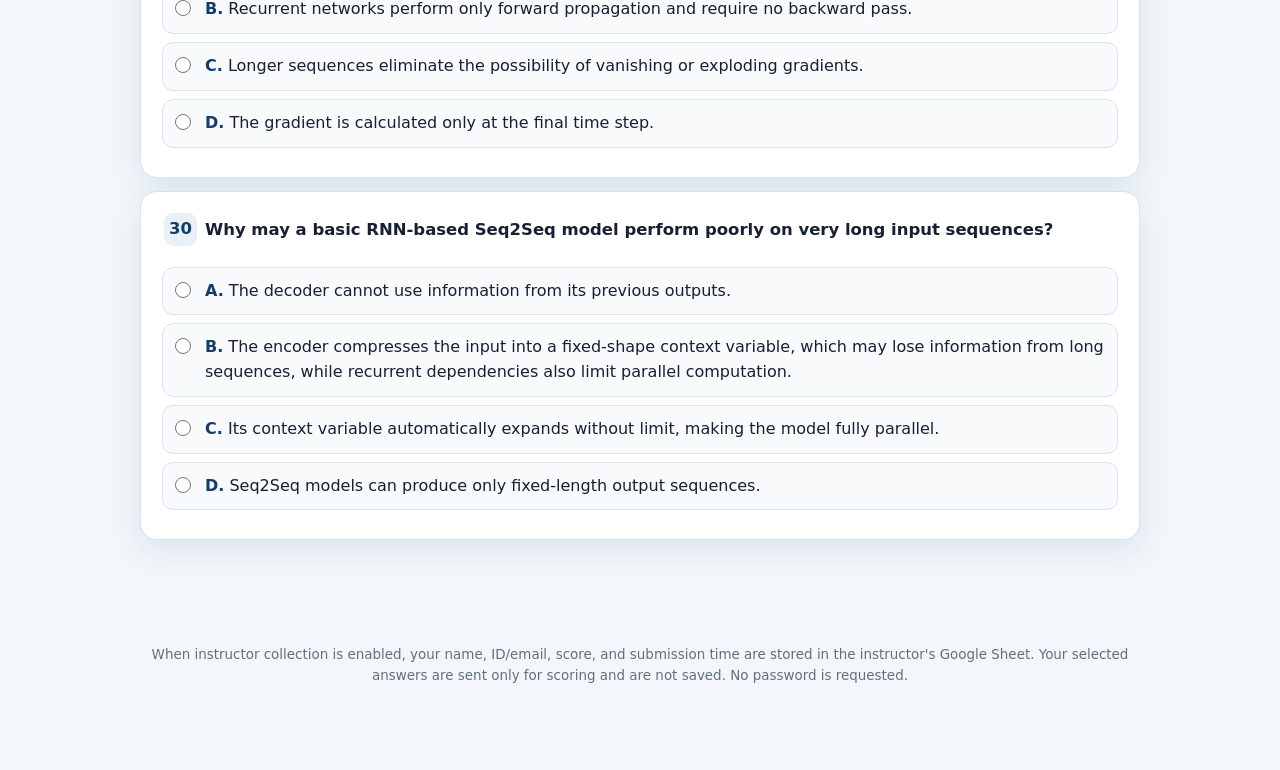
==== commit 0edd2d13: "Add Google Sheets quiz result collection" ====
--- a/quiz/index.html
+++ b/quiz/index.html
@@ -3,9 +3,10 @@
 <head>
   <meta charset="utf-8">
   <meta name="viewport" content="width=device-width,initial-scale=1">
-  <meta name="description" content="Thirty-question machine learning quiz with automatic scoring and answer review.">
+  <meta name="description" content="Thirty-question machine learning quiz with automatic scoring, answer review, and instructor result collection.">
   <title>Machine Learning Quiz</title>
   <link rel="stylesheet" href="styles.css">
+  <link rel="stylesheet" href="results.css">
 </head>
 <body>
   <header class="hero">
@@ -21,9 +22,17 @@
     <section class="panel intro">
       <div>
         <h2>Instructions</h2>
-        <p>The questions follow the lecture order. Correct answers remain hidden until the quiz is submitted.</p>
+        <p>The questions follow the lecture order. Correct answers remain hidden until the quiz is submitted. Complete both identity fields so your instructor can match your result.</p>
+        <p id="collectionMode" class="collection-mode" aria-live="polite"></p>
       </div>
-      <label class="name">Student name <small>(optional)</small><input id="studentName" maxlength="80" placeholder="Enter your name"></label>
+      <div class="identity-grid">
+        <label class="name">Student name <small>(required when collection is enabled)</small>
+          <input id="studentName" maxlength="80" autocomplete="name" placeholder="Enter your full name" required>
+        </label>
+        <label class="name">Student ID or institutional email <small>(required when collection is enabled)</small>
+          <input id="studentId" maxlength="120" autocomplete="username" placeholder="Enter your ID or email" required>
+        </label>
+      </div>
     </section>
 
     <section class="progress-panel" aria-label="Quiz progress">
@@ -42,6 +51,11 @@
             <div><strong id="correctCount">0</strong><span>Correct</span></div>
             <div><strong id="wrongCount">0</strong><span>Incorrect</span></div>
             <div><strong id="scorePercent">0%</strong><span>Score</span></div>
+          </div>
+          <div id="submissionState" class="submission-state" role="status" aria-live="polite">
+            <strong id="submissionTitle">Result submission</strong>
+            <span id="submissionMessage">Your submission status will appear here.</span>
+            <button id="retrySubmitBtn" class="light" type="button" hidden>Retry submission</button>
           </div>
           <div class="actions">
             <button id="reviewBtn" type="button">Review answers</button>
@@ -62,11 +76,12 @@
       <button type="submit" form="quiz">Submit quiz</button>
     </section>
 
-    <p class="privacy">This quiz runs in the browser. Names, answers, and scores are not uploaded or stored.</p>
+    <p class="privacy">When instructor collection is enabled, your name, ID/email, score, and submission time are stored in the instructor's Google Sheet. Your selected answers are sent only for scoring and are not saved. No password is requested.</p>
   </main>
 
   <div id="notice" class="notice" role="alert"></div>
   <script src="quiz.js"></script>
   <script src="option-order.js"></script>
+  <script src="results-submission.js"></script>
 </body>
 </html>
--- a/quiz/results.css
+++ b/quiz/results.css
@@ -0,0 +1,3 @@
+
+/* Results collection and instructor setup */
+.identity-grid{display:grid;gap:12px}.intro{grid-template-columns:1fr minmax(290px,360px)}.name input.invalid{border-color:var(--bad);box-shadow:0 0 0 3px rgba(189,54,54,.12)}.collection-mode{margin-top:10px!important;padding:9px 11px;border-radius:9px;font-size:.86rem;font-weight:750}.collection-mode.enabled{color:#0b6441;background:var(--goodbg)}.collection-mode.practice{color:#8d5d12;background:#fff7df}.submission-state{display:grid;grid-template-columns:1fr auto;column-gap:12px;align-items:center;margin-top:15px;padding:11px 13px;border:1px solid var(--line);border-radius:10px;background:#f8fafc}.submission-state strong,.submission-state span{display:block}.submission-state span{grid-column:1;color:var(--muted);font-size:.88rem}.submission-state button{grid-column:2;grid-row:1 / span 2}.submission-state.sending{border-color:#9db2c4}.submission-state.success{border-color:var(--good);background:var(--goodbg)}.submission-state.success strong{color:#0b6441}.submission-state.error{border-color:var(--bad);background:var(--badbg)}.submission-state.error strong{color:#8d2727}.submission-state.practice{border-color:#d9bb77;background:#fff7df}.compact-hero{padding-bottom:54px}.setup-main{margin-top:-28px;padding-bottom:70px}.setup-panel{margin-bottom:15px;padding:23px}.setup-panel h2{margin:0 0 12px}.setup-panel ol{margin:0;padding-left:22px}.setup-panel li{margin:7px 0}.setup-panel code{padding:2px 5px;border-radius:5px;background:#e9f1f7;color:var(--navy)}.setup-panel>button{margin-top:13px}.generated-box{margin-top:18px;padding-top:18px;border-top:1px solid var(--line)}.generated-box textarea{display:block;width:100%;margin-top:6px;padding:12px;border:1px solid var(--line);border-radius:10px;background:#f8fafc;color:var(--text);font:inherit;resize:vertical}.setup-error{min-height:1.4em;color:var(--bad);font-weight:750}.setup-note{padding:12px;border-radius:10px;background:#fff7df;color:#6f531c!important}.button-link{display:inline-flex;align-items:center;border-radius:10px;padding:11px 17px;background:#e9f1f7;color:var(--navy);font-weight:850;text-decoration:none}.button-link:hover{filter:brightness(.98);transform:translateY(-1px)}@media(max-width:700px){.intro{grid-template-columns:1fr}.submission-state{grid-template-columns:1fr}.submission-state button{grid-column:1;grid-row:auto;margin-top:8px}}
